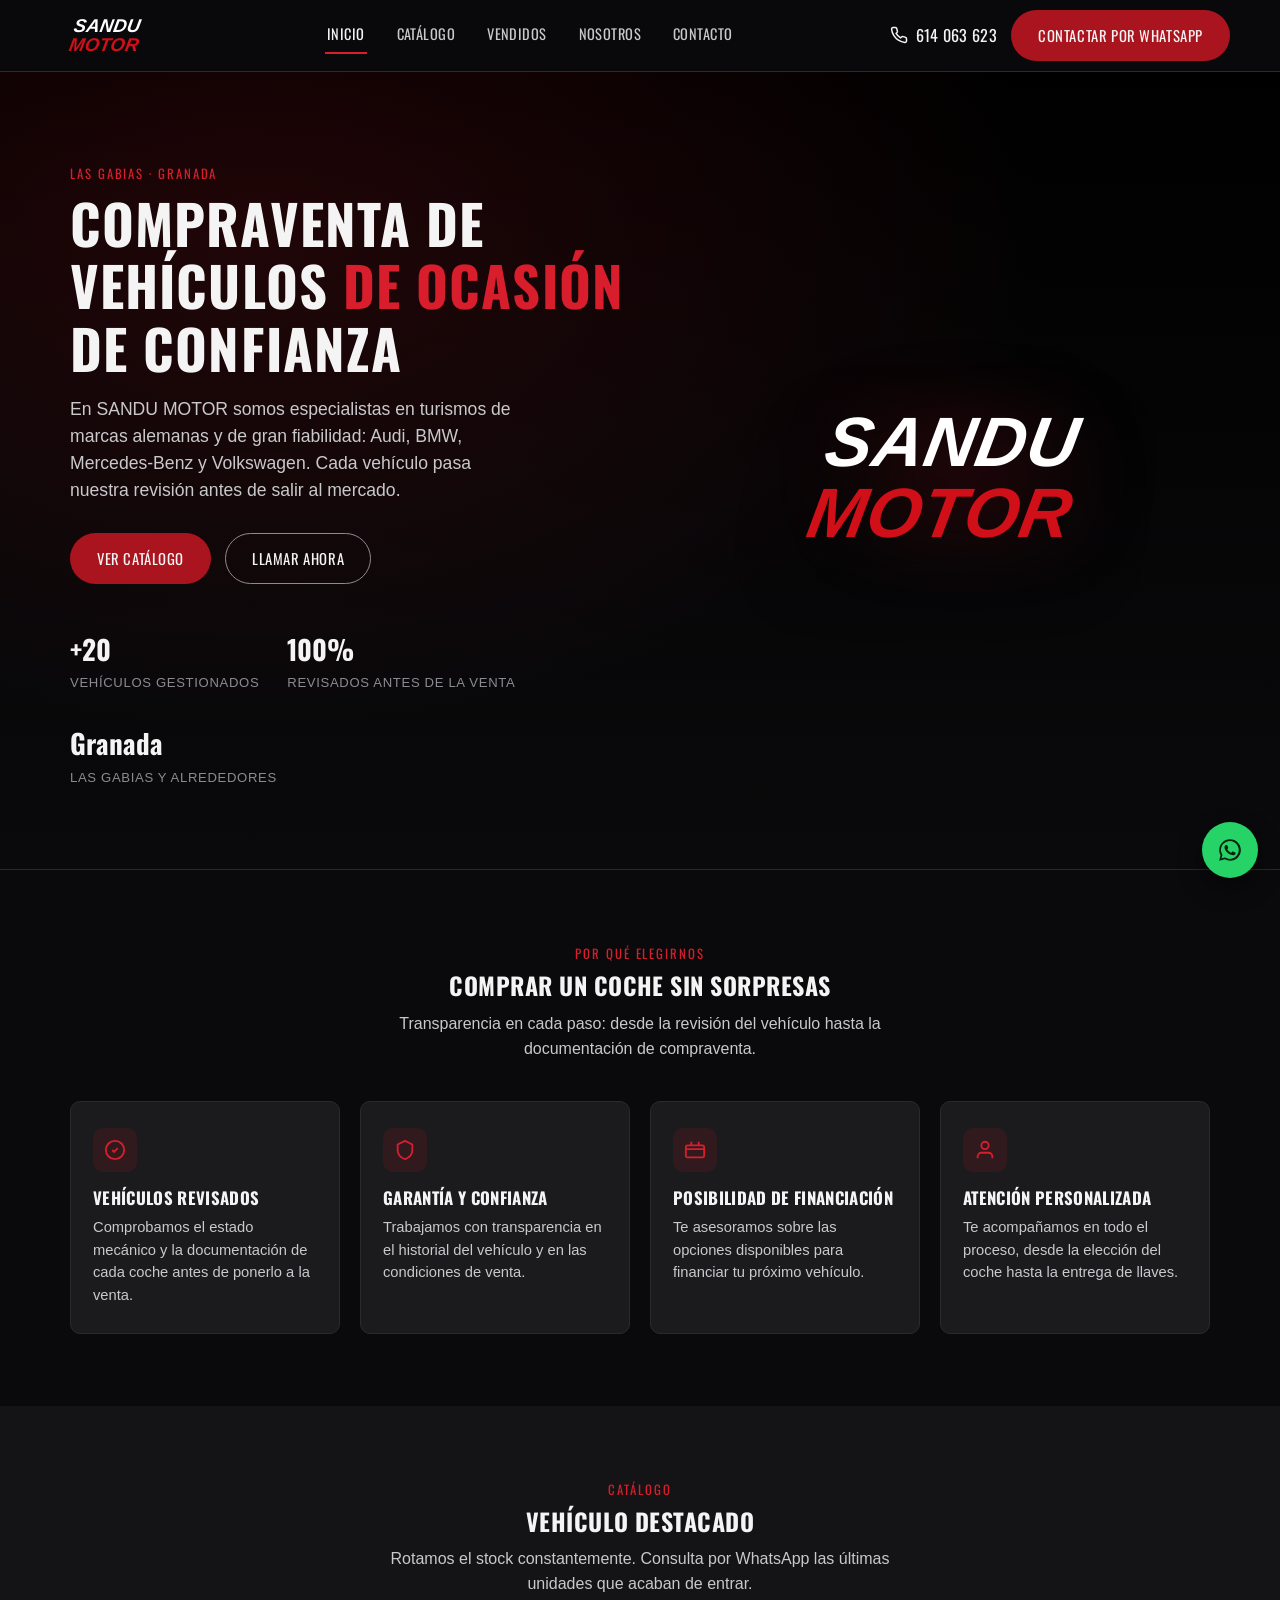
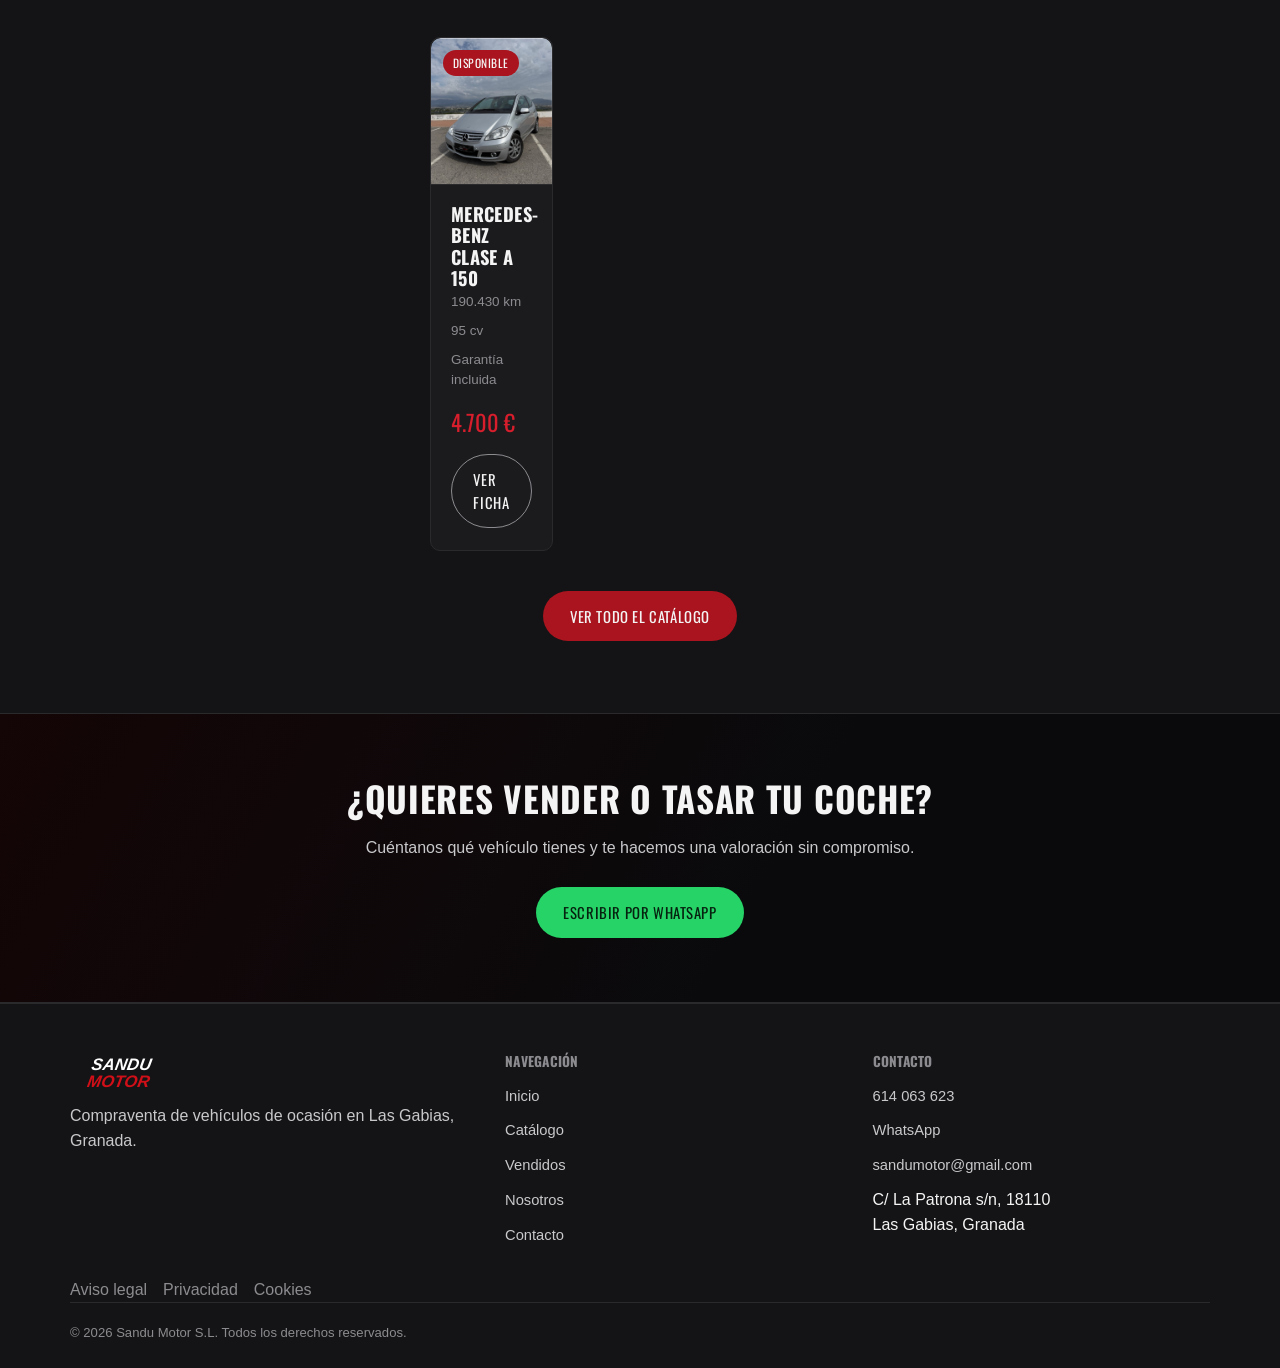
==== index.html @ 983f9853 "Forzar recarga de la hoja de estilos para evitar versiones mezcladas en caché" ====
<!doctype html>
<html lang="es">
<head>
<meta charset="UTF-8">
<meta name="viewport" content="width=device-width, initial-scale=1">
<title>SANDU MOTOR | Compraventa de vehículos en Granada</title>
<meta name="description" content="SANDU MOTOR, compraventa de vehículos de ocasión en Las Gabias (Granada). Especialistas en Audi, BMW, Mercedes y Volkswagen. Vehículos revisados y con garantía.">
<!-- Actualizar con el dominio definitivo cuando la web esté publicada -->
<link rel="canonical" href="https://www.sandumotor.es/">
<link rel="icon" type="image/png" sizes="32x32" href="img/favicon-32.png">
<link rel="icon" type="image/png" sizes="16x16" href="img/favicon-16.png">
<link rel="apple-touch-icon" href="img/apple-touch-icon.png">
<link rel="icon" href="img/favicon.png">
<link rel="manifest" href="site.webmanifest">
<meta name="theme-color" content="#0a0a0c">
<meta property="og:type" content="website">
<meta property="og:locale" content="es_ES">
<meta property="og:site_name" content="SANDU MOTOR">
<meta property="og:title" content="SANDU MOTOR | Compraventa de vehículos en Granada">
<meta property="og:description" content="Compraventa de vehículos de ocasión en Las Gabias (Granada). Especialistas en Audi, BMW, Mercedes y Volkswagen. Vehículos revisados y con garantía.">
<meta property="og:image" content="https://www.sandumotor.es/img/og-image.jpg">
<meta property="og:image:width" content="1200">
<meta property="og:image:height" content="630">
<meta property="og:url" content="https://www.sandumotor.es/">
<meta name="twitter:card" content="summary_large_image">
<meta name="twitter:title" content="SANDU MOTOR | Compraventa de vehículos en Granada">
<meta name="twitter:description" content="Compraventa de vehículos de ocasión en Las Gabias (Granada). Especialistas en Audi, BMW, Mercedes y Volkswagen.">
<meta name="twitter:image" content="https://www.sandumotor.es/img/og-image.jpg">
<link rel="stylesheet" href="css/styles.css?v=2">
<noscript><style>.section-head,.feature-card,.vehicle-card,.faq-item,.about-grid>div,.contact-grid>div,.vehicle-detail>div,.cta-band{opacity:1!important;transform:none!important;}</style></noscript>
<script type="application/ld+json">
{
  "@context": "https://schema.org",
  "@type": "AutomotiveBusiness",
  "name": "Sandu Motor",
  "image": "https://www.sandumotor.es/img/og-image.jpg",
  "telephone": "+34614063623",
  "priceRange": "€€",
  "address": {
    "@type": "PostalAddress",
    "streetAddress": "Calle La Patrona s/n",
    "addressLocality": "Las Gabias",
    "postalCode": "18110",
    "addressRegion": "Granada",
    "addressCountry": "ES"
  },
  "geo": {
    "@type": "GeoCoordinates",
    "latitude": 37.1295257,
    "longitude": -3.6723797
  },
  "url": "https://www.sandumotor.es/",
  "sameAs": ["https://wa.me/34614063623"]
}
</script>
</head>
<body>

<header class="site-header">
  <div class="container header-inner">
    <a href="index.html" class="brand">
      <img src="img/logo.svg" alt="SANDU MOTOR">
    </a>
    <nav class="main-nav">
      <a href="index.html" class="active">Inicio</a>
      <a href="catalogo.html">Catálogo</a>
      <a href="vendidos.html">Vendidos</a>
      <a href="nosotros.html">Nosotros</a>
      <a href="contacto.html">Contacto</a>
    </nav>
    <div class="header-actions">
      <a href="tel:+34614063623" class="header-phone">
        <svg width="18" height="18" viewBox="0 0 24 24" fill="none" stroke="currentColor" stroke-width="2"><path d="M22 16.92v3a2 2 0 0 1-2.18 2 19.79 19.79 0 0 1-8.63-3.07 19.5 19.5 0 0 1-6-6 19.79 19.79 0 0 1-3.07-8.67A2 2 0 0 1 4.11 2h3a2 2 0 0 1 2 1.72c.127.96.361 1.903.7 2.81a2 2 0 0 1-.45 2.11L8.09 9.91a16 16 0 0 0 6 6l1.27-1.27a2 2 0 0 1 2.11-.45c.907.339 1.85.573 2.81.7A2 2 0 0 1 22 16.92z"/></svg>
        <span class="header-phone-label">614 063 623</span>
      </a>
      <a href="https://wa.me/34614063623" target="_blank" rel="noopener" class="btn btn-primary">
        <span class="long">Contactar por WhatsApp</span><span>WhatsApp</span>
      </a>
      <button class="nav-toggle" aria-label="Abrir menú" aria-expanded="false">
        <svg width="20" height="20" viewBox="0 0 24 24" fill="none" stroke="currentColor" stroke-width="2"><line x1="3" y1="6" x2="21" y2="6"/><line x1="3" y1="12" x2="21" y2="12"/><line x1="3" y1="18" x2="21" y2="18"/></svg>
      </button>
    </div>
  </div>
</header>

<section class="hero">
  <div class="container hero-grid">
    <div>
      <span class="kicker">Las Gabias · Granada</span>
      <h1>Compraventa de vehículos <span>de ocasión</span> de confianza</h1>
      <p class="hero-lead">En SANDU MOTOR somos especialistas en turismos de marcas alemanas y de gran fiabilidad: Audi, BMW, Mercedes-Benz y Volkswagen. Cada vehículo pasa nuestra revisión antes de salir al mercado.</p>
      <div class="hero-cta">
        <a href="catalogo.html" class="btn btn-primary">Ver catálogo</a>
        <a href="tel:+34614063623" class="btn btn-outline">Llamar ahora</a>
      </div>
      <div class="hero-stats">
        <div class="hero-stat"><strong>+20</strong><span>Vehículos gestionados</span></div>
        <div class="hero-stat"><strong>100%</strong><span>Revisados antes de la venta</span></div>
        <div class="hero-stat"><strong>Granada</strong><span>Las Gabias y alrededores</span></div>
      </div>
    </div>
    <div class="hero-visual">
      <img src="img/logo.svg" alt="SANDU MOTOR">
    </div>
  </div>
</section>

<section class="section">
  <div class="container">
    <div class="section-head">
      <span class="kicker">Por qué elegirnos</span>
      <h2>Comprar un coche sin sorpresas</h2>
      <p>Transparencia en cada paso: desde la revisión del vehículo hasta la documentación de compraventa.</p>
    </div>
    <div class="features-grid">
      <div class="feature-card">
        <div class="icon">
          <svg width="22" height="22" viewBox="0 0 24 24" fill="none" stroke="currentColor" stroke-width="2"><path d="M9 12l2 2 4-4"/><circle cx="12" cy="12" r="10"/></svg>
        </div>
        <h3>Vehículos revisados</h3>
        <p>Comprobamos el estado mecánico y la documentación de cada coche antes de ponerlo a la venta.</p>
      </div>
      <div class="feature-card">
        <div class="icon">
          <svg width="22" height="22" viewBox="0 0 24 24" fill="none" stroke="currentColor" stroke-width="2"><path d="M12 2l8 4v6c0 5-3.5 8.5-8 10-4.5-1.5-8-5-8-10V6l8-4z"/></svg>
        </div>
        <h3>Garantía y confianza</h3>
        <p>Trabajamos con transparencia en el historial del vehículo y en las condiciones de venta.</p>
      </div>
      <div class="feature-card">
        <div class="icon">
          <svg width="22" height="22" viewBox="0 0 24 24" fill="none" stroke="currentColor" stroke-width="2"><rect x="2" y="7" width="20" height="13" rx="2"/><path d="M16 3v4M8 3v4M2 11h20"/></svg>
        </div>
        <h3>Posibilidad de financiación</h3>
        <p>Te asesoramos sobre las opciones disponibles para financiar tu próximo vehículo.</p>
      </div>
      <div class="feature-card">
        <div class="icon">
          <svg width="22" height="22" viewBox="0 0 24 24" fill="none" stroke="currentColor" stroke-width="2"><path d="M20 21v-2a4 4 0 0 0-4-4H8a4 4 0 0 0-4 4v2"/><circle cx="12" cy="7" r="4"/></svg>
        </div>
        <h3>Atención personalizada</h3>
        <p>Te acompañamos en todo el proceso, desde la elección del coche hasta la entrega de llaves.</p>
      </div>
    </div>
  </div>
</section>

<section class="section section-alt">
  <div class="container">
    <div class="section-head">
      <span class="kicker">Catálogo</span>
      <h2>Vehículo destacado</h2>
      <p>Rotamos el stock constantemente. Consulta por WhatsApp las últimas unidades que acaban de entrar.</p>
    </div>
    <div class="vehicles-grid" style="max-width:420px; margin:0 auto;">

      <article class="vehicle-card">
        <div class="vehicle-photo">
          <span class="vehicle-tag">Disponible</span>
          <img src="img/vehiculos/mercedes-clase-a150/foto-01.jpg" alt="Mercedes-Benz Clase A 150">
        </div>
        <div class="vehicle-body">
          <h3>Mercedes-Benz Clase A 150</h3>
          <div class="vehicle-meta">
            <span>190.430 km</span><span>95 cv</span><span>Garantía incluida</span>
          </div>
          <div class="vehicle-price">4.700 €</div>
          <a href="vehiculos/mercedes-clase-a150.html" class="btn btn-outline btn-block">Ver ficha</a>
        </div>
      </article>

    </div>
    <div style="text-align:center; margin-top:40px;">
      <a href="catalogo.html" class="btn btn-primary">Ver todo el catálogo</a>
    </div>
  </div>
</section>

<section class="cta-band">
  <div class="container">
    <h2>¿Quieres vender o tasar tu coche?</h2>
    <p>Cuéntanos qué vehículo tienes y te hacemos una valoración sin compromiso.</p>
    <a href="https://wa.me/34614063623?text=Hola%2C%20quiero%20informaci%C3%B3n%20sobre%20vender%2Ftasar%20mi%20coche" target="_blank" rel="noopener" class="btn btn-whatsapp">Escribir por WhatsApp</a>
  </div>
</section>

<footer class="site-footer">
  <div class="container">
    <div class="footer-grid">
      <div>
        <img src="img/logo.svg" alt="SANDU MOTOR">
        <p>Compraventa de vehículos de ocasión en Las Gabias, Granada.</p>
      </div>
      <div class="footer-col">
        <h4>Navegación</h4>
        <ul>
          <li><a href="index.html">Inicio</a></li>
          <li><a href="catalogo.html">Catálogo</a></li>
          <li><a href="vendidos.html">Vendidos</a></li>
          <li><a href="nosotros.html">Nosotros</a></li>
          <li><a href="contacto.html">Contacto</a></li>
        </ul>
      </div>
      <div class="footer-col">
        <h4>Contacto</h4>
        <ul>
          <li><a href="tel:+34614063623">614 063 623</a></li>
          <li><a href="https://wa.me/34614063623" target="_blank" rel="noopener">WhatsApp</a></li>
          <li><a href="mailto:sandumotor@gmail.com">sandumotor@gmail.com</a></li>
          <li>C/ La Patrona s/n, 18110<br>Las Gabias, Granada</li>
        </ul>
      </div>
    </div>
    <div class="footer-legal-links">
      <a href="aviso-legal.html">Aviso legal</a>
      <a href="privacidad.html">Privacidad</a>
      <a href="cookies.html">Cookies</a>
    </div>
    <div class="footer-bottom">
      <span>© <span id="year"></span> Sandu Motor S.L. Todos los derechos reservados.</span>
    </div>
  </div>
</footer>

<a href="https://wa.me/34614063623" target="_blank" rel="noopener" class="wa-float" aria-label="WhatsApp">
  <svg width="26" height="26" viewBox="0 0 24 24" fill="currentColor"><path d="M12.04 2c-5.52 0-10 4.48-10 10 0 1.77.46 3.45 1.26 4.9L2 22l5.25-1.38A9.95 9.95 0 0 0 12.04 22c5.52 0 10-4.48 10-10s-4.48-10-10-10zm0 18.2c-1.6 0-3.1-.43-4.4-1.2l-.32-.19-3.12.82.83-3.04-.2-.33a8.2 8.2 0 1 1 7.21 3.94zm4.52-6.12c-.25-.12-1.47-.72-1.7-.8-.23-.08-.4-.12-.56.12-.17.25-.65.8-.8.96-.15.17-.3.19-.55.06-.25-.12-1.05-.39-2-1.23-.74-.66-1.24-1.47-1.38-1.72-.15-.25-.02-.38.11-.5.11-.11.25-.3.37-.44.12-.15.16-.25.25-.42.08-.17.04-.31-.02-.44-.06-.12-.56-1.35-.77-1.85-.2-.48-.41-.42-.56-.43h-.48c-.17 0-.44.06-.67.31-.23.25-.87.85-.87 2.08s.9 2.41 1.02 2.58c.12.17 1.78 2.72 4.3 3.81.6.26 1.07.41 1.44.53.6.19 1.15.16 1.58.1.48-.07 1.47-.6 1.68-1.18.21-.58.21-1.07.15-1.18-.06-.1-.23-.17-.48-.29z"/></svg>
</a>

<script>document.getElementById("year").textContent = new Date().getFullYear();</script>
<script src="js/main.js?v=3"></script>
</body>
</html>
---- css/styles.css ----
/* ===================================================
   SANDU MOTOR — Hoja de estilos
   Paleta tomada del logo: negro, plata/blanco, rojo
=================================================== */

@font-face {
  font-family: "Oswald";
  src: url("../fonts/Oswald-Variable.woff2") format("woff2-variations");
  font-weight: 200 700;
  font-style: normal;
  font-display: swap;
}

:root {
  --black: #0a0a0c;
  --black-soft: #141416;
  --black-card: #1b1b1e;
  --silver: #c9c9cc;
  --silver-dim: #8c8c90;
  --white: #f5f4f4;
  --red: #a9141e;
  --red-bright: #d81e2c;
  --border: #2a2a2d;

  --radius: 10px;
  --max-width: 1180px;
  --font-head: "Oswald", "Arial Narrow", Arial, sans-serif;
  --font-body: -apple-system, BlinkMacSystemFont, "Segoe UI", Roboto, Helvetica, Arial, sans-serif;
}

* { box-sizing: border-box; }

html { scroll-behavior: smooth; }

body {
  margin: 0;
  background: var(--black);
  color: var(--white);
  font-family: var(--font-body);
  line-height: 1.55;
  -webkit-font-smoothing: antialiased;
}

img { max-width: 100%; display: block; }

a { color: inherit; text-decoration: none; }

h1, h2, h3, h4 {
  font-family: var(--font-head);
  text-transform: uppercase;
  letter-spacing: 0.02em;
  line-height: 1.15;
  margin: 0 0 0.5em;
}

p { margin: 0 0 1em; color: var(--silver); }

.container {
  max-width: var(--max-width);
  margin: 0 auto;
  padding: 0 20px;
}

.section { padding: 72px 0; }
.section-alt { background: var(--black-soft); }

.section-head { text-align: center; margin-bottom: 40px; }
.section-head p { max-width: 560px; margin: 0 auto; }
.kicker {
  display: inline-block;
  color: var(--red-bright);
  font-family: var(--font-head);
  text-transform: uppercase;
  letter-spacing: 0.15em;
  font-size: 0.8rem;
  margin-bottom: 8px;
}

/* ---------- Buttons ---------- */
.btn {
  display: inline-flex;
  align-items: center;
  gap: 8px;
  padding: 13px 26px;
  border-radius: 999px;
  font-family: var(--font-head);
  text-transform: uppercase;
  letter-spacing: 0.04em;
  font-size: 0.92rem;
  border: 1px solid transparent;
  cursor: pointer;
  transition: transform 0.15s ease, background 0.15s ease, border-color 0.15s ease;
}
.btn:hover { transform: translateY(-2px); }

.btn-primary { background: var(--red); color: var(--white); }
.btn-primary:hover { background: var(--red-bright); }

.btn-outline { border-color: var(--silver-dim); color: var(--white); }
.btn-outline:hover { border-color: var(--white); }

.btn-whatsapp { background: #25d366; color: #06210f; }
.btn-whatsapp:hover { background: #2fe878; }

.btn-block { width: 100%; justify-content: center; }

/* ---------- Header ---------- */
.site-header {
  position: sticky;
  top: 0;
  z-index: 50;
  background: rgba(10, 10, 12, 0.92);
  backdrop-filter: blur(6px);
  border-bottom: 1px solid var(--border);
}

.header-inner {
  display: flex;
  align-items: center;
  justify-content: space-between;
  gap: 16px;
  padding: 10px 0;
}

.brand { display: flex; align-items: center; gap: 10px; }
.brand img,
.brand svg { height: 40px; width: auto; }

.main-nav {
  display: flex;
  align-items: center;
  gap: 28px;
}

.main-nav a {
  font-family: var(--font-head);
  text-transform: uppercase;
  font-size: 0.9rem;
  letter-spacing: 0.03em;
  color: var(--silver);
  padding: 6px 2px;
  border-bottom: 2px solid transparent;
}
.main-nav a:hover,
.main-nav a.active {
  color: var(--white);
  border-color: var(--red-bright);
}

.header-actions {
  display: flex;
  align-items: center;
  gap: 14px;
}
.header-actions .btn span:not(.long) { display: none; }

.header-phone {
  display: flex;
  align-items: center;
  gap: 8px;
  font-family: var(--font-head);
  letter-spacing: 0.02em;
}
.header-phone svg { flex: none; }

.nav-toggle {
  display: none;
  background: none;
  border: 1px solid var(--border);
  border-radius: 8px;
  width: 42px;
  height: 42px;
  align-items: center;
  justify-content: center;
  color: var(--white);
  cursor: pointer;
}

/* ---------- Hero ---------- */
.hero {
  position: relative;
  padding: 90px 0 80px;
  background:
    radial-gradient(ellipse at 20% 20%, rgba(169, 20, 30, 0.18), transparent 55%),
    linear-gradient(180deg, #000 0%, #0a0a0c 100%);
  border-bottom: 1px solid var(--border);
  overflow: hidden;
}

.hero-grid {
  display: grid;
  grid-template-columns: 1.1fr 0.9fr;
  gap: 40px;
  align-items: center;
}

.hero h1 {
  font-size: clamp(2.2rem, 4.5vw, 3.4rem);
  margin-bottom: 0.3em;
}
.hero h1 span { color: var(--red-bright); }

.hero-lead { font-size: 1.1rem; max-width: 46ch; }

.hero-cta { display: flex; gap: 14px; flex-wrap: wrap; margin-top: 28px; }

.hero-stats {
  display: flex;
  gap: 28px;
  margin-top: 44px;
  flex-wrap: wrap;
}
.hero-stat strong {
  display: block;
  font-family: var(--font-head);
  font-size: 1.7rem;
  color: var(--white);
}
.hero-stat span {
  font-size: 0.82rem;
  color: var(--silver-dim);
  text-transform: uppercase;
  letter-spacing: 0.05em;
}

.hero-visual {
  display: flex;
  align-items: center;
  justify-content: center;
  padding: 20px;
  position: relative;
}
.hero-visual::before {
  content: "";
  position: absolute;
  inset: 10%;
  background: radial-gradient(circle, rgba(169,20,30,0.22), transparent 70%);
  filter: blur(30px);
  z-index: 0;
}
.hero-visual img,
.hero-visual svg {
  position: relative;
  z-index: 1;
  max-width: 100%;
  filter: drop-shadow(0 25px 35px rgba(0,0,0,0.55));
}

/* ---------- Feature / value cards ---------- */
.features-grid {
  display: grid;
  grid-template-columns: repeat(4, 1fr);
  gap: 20px;
}

.feature-card {
  background: var(--black-card);
  border: 1px solid var(--border);
  border-radius: var(--radius);
  padding: 26px 22px;
}
.feature-card .icon {
  width: 44px; height: 44px;
  border-radius: 10px;
  background: rgba(169, 20, 30, 0.15);
  color: var(--red-bright);
  display: flex; align-items: center; justify-content: center;
  margin-bottom: 16px;
}
.feature-card h3 { font-size: 1.05rem; margin-bottom: 8px; }
.feature-card p { font-size: 0.92rem; margin-bottom: 0; }

/* ---------- Vehicle cards / catalog ---------- */
.catalog-toolbar {
  display: flex;
  flex-wrap: wrap;
  gap: 10px;
  justify-content: center;
  margin-bottom: 36px;
}
.filter-btn {
  background: var(--black-card);
  border: 1px solid var(--border);
  color: var(--silver);
  padding: 9px 18px;
  border-radius: 999px;
  font-family: var(--font-head);
  text-transform: uppercase;
  font-size: 0.82rem;
  letter-spacing: 0.04em;
  cursor: pointer;
}
.filter-btn:hover { color: var(--white); border-color: var(--silver-dim); }
.filter-btn.active { background: var(--red); border-color: var(--red); color: var(--white); }

.vehicles-grid {
  display: grid;
  grid-template-columns: repeat(3, 1fr);
  gap: 26px;
}

.vehicle-card {
  background: var(--black-card);
  border: 1px solid var(--border);
  border-radius: var(--radius);
  overflow: hidden;
  display: flex;
  flex-direction: column;
  transition: border-color 0.15s ease, transform 0.15s ease;
}
.vehicle-card:hover { border-color: var(--silver-dim); transform: translateY(-3px); }

.vehicle-photo {
  aspect-ratio: 4 / 3;
  background:
    repeating-linear-gradient(135deg, #1c1c1f 0 14px, #19191b 14px 28px);
  display: flex;
  align-items: center;
  justify-content: center;
  position: relative;
  border-bottom: 1px solid var(--border);
}
.vehicle-photo .ph-label {
  font-family: var(--font-head);
  text-transform: uppercase;
  letter-spacing: 0.08em;
  font-size: 0.78rem;
  color: var(--silver-dim);
  background: rgba(0,0,0,0.55);
  padding: 6px 12px;
  border-radius: 999px;
  border: 1px solid var(--border);
}
.vehicle-photo svg { width: 46%; opacity: 0.35; }

.vehicle-tag {
  position: absolute;
  top: 12px; left: 12px;
  background: var(--red);
  color: var(--white);
  font-family: var(--font-head);
  text-transform: uppercase;
  font-size: 0.72rem;
  letter-spacing: 0.04em;
  padding: 4px 10px;
  border-radius: 999px;
}

.vehicle-card.placeholder {
  border-style: dashed;
  align-items: center;
  justify-content: center;
  text-align: center;
  padding: 40px 28px;
  color: var(--silver-dim);
  min-height: 100%;
}
.vehicle-card.placeholder .icon {
  width: 52px; height: 52px;
  border-radius: 50%;
  background: rgba(169, 20, 30, 0.12);
  color: var(--red-bright);
  display: flex; align-items: center; justify-content: center;
  margin: 0 auto 18px;
}
.vehicle-card.placeholder h3 { font-size: 1.1rem; margin-bottom: 8px; }
.vehicle-card.placeholder p { font-size: 0.92rem; margin-bottom: 20px; }

.vehicle-tag.sold {
  background: var(--silver-dim);
  color: var(--black);
}
.vehicle-card.sold .vehicle-price {
  color: var(--silver-dim);
  font-size: 1rem;
  text-transform: uppercase;
  letter-spacing: 0.04em;
}

.vehicle-body { padding: 18px 20px 22px; flex: 1; display: flex; flex-direction: column; }
.vehicle-body h3 { font-size: 1.15rem; margin-bottom: 4px; }
.vehicle-meta {
  display: flex;
  flex-wrap: wrap;
  gap: 8px 14px;
  font-size: 0.84rem;
  color: var(--silver-dim);
  margin-bottom: 14px;
}
.vehicle-meta span { display: flex; align-items: center; gap: 5px; }

.vehicle-price {
  font-family: var(--font-head);
  font-size: 1.4rem;
  color: var(--red-bright);
  margin-bottom: 14px;
}

.vehicle-body .btn { margin-top: auto; }

/* ---------- Vehicle detail page ---------- */
.breadcrumb {
  font-size: 0.85rem;
  color: var(--silver-dim);
  margin-bottom: 24px;
}
.breadcrumb a:hover { color: var(--white); }

.vehicle-detail {
  display: grid;
  grid-template-columns: 1.1fr 0.9fr;
  gap: 44px;
  align-items: start;
}

.gallery-main {
  aspect-ratio: 4/3;
  background: repeating-linear-gradient(135deg, #1c1c1f 0 16px, #19191b 16px 32px);
  border: 1px solid var(--border);
  border-radius: var(--radius);
  display: flex; align-items: center; justify-content: center;
  margin-bottom: 14px;
  overflow: hidden;
}
.gallery-main svg { width: 34%; opacity: 0.35; }
.gallery-main img { width: 100%; height: 100%; object-fit: cover; }
.gallery-thumbs { display: grid; grid-template-columns: repeat(4, 1fr); gap: 10px; }
.gallery-thumbs div {
  aspect-ratio: 4/3;
  background: repeating-linear-gradient(135deg, #1c1c1f 0 10px, #19191b 10px 20px);
  border: 1px solid var(--border);
  border-radius: 6px;
}
.gallery-thumbs img {
  width: 100%;
  aspect-ratio: 4/3;
  object-fit: cover;
  border-radius: 6px;
  border: 1px solid var(--border);
  cursor: pointer;
  display: block;
  transition: border-color 0.15s ease, opacity 0.15s ease;
}
.gallery-thumbs img:hover { border-color: var(--silver-dim); }
.gallery-thumbs img.active { border-color: var(--red-bright); }
.vehicle-photo img {
  width: 100%;
  height: 100%;
  object-fit: cover;
  border-radius: var(--radius) var(--radius) 0 0;
}

.detail-price {
  font-family: var(--font-head);
  font-size: 2.1rem;
  color: var(--red-bright);
  margin-bottom: 4px;
}
.detail-sub { color: var(--silver-dim); margin-bottom: 22px; font-size: 0.92rem; }

.detail-sold-badge {
  display: inline-block;
  background: var(--silver-dim);
  color: var(--black);
  font-family: var(--font-head);
  text-transform: uppercase;
  font-size: 0.85rem;
  letter-spacing: 0.04em;
  padding: 6px 16px;
  border-radius: 999px;
  margin-bottom: 14px;
}

.spec-table {
  width: 100%;
  border-collapse: collapse;
  margin-bottom: 26px;
  font-size: 0.95rem;
}
.spec-table tr { border-bottom: 1px solid var(--border); }
.spec-table td { padding: 11px 4px; }
.spec-table td:first-child { color: var(--silver-dim); width: 45%; }
.spec-table td:last-child { color: var(--white); font-weight: 600; }

.detail-actions { display: flex; flex-direction: column; gap: 12px; }

.sample-note {
  margin-top: 20px;
  font-size: 0.82rem;
  color: var(--silver-dim);
  border: 1px dashed var(--border);
  border-radius: 8px;
  padding: 12px 14px;
}

/* ---------- About page ---------- */
.about-grid {
  display: grid;
  grid-template-columns: 1fr 1fr;
  gap: 44px;
  align-items: center;
}
.about-visual {
  display: flex;
  align-items: center;
  justify-content: center;
  padding: 20px;
  position: relative;
}
.about-visual::before {
  content: "";
  position: absolute;
  inset: 10%;
  background: radial-gradient(circle, rgba(169,20,30,0.18), transparent 70%);
  filter: blur(30px);
  z-index: 0;
}
.about-visual img,
.about-visual svg {
  position: relative;
  z-index: 1;
  max-width: 100%;
  filter: drop-shadow(0 25px 35px rgba(0,0,0,0.5));
}

.values-grid {
  display: grid;
  grid-template-columns: repeat(3, 1fr);
  gap: 20px;
  margin-top: 20px;
}

/* ---------- FAQ ---------- */
.faq-list {
  max-width: 760px;
  margin: 0 auto;
  display: flex;
  flex-direction: column;
  gap: 14px;
}
.faq-item {
  background: var(--black-card);
  border: 1px solid var(--border);
  border-radius: var(--radius);
  padding: 20px 24px;
}
.faq-item h3 {
  font-size: 1.02rem;
  color: var(--white);
  margin-bottom: 8px;
  display: flex;
  gap: 10px;
}
.faq-item h3 span { color: var(--red-bright); }
.faq-item p { margin-bottom: 0; font-size: 0.95rem; }

/* ---------- Contact ---------- */
.contact-grid {
  display: grid;
  grid-template-columns: 0.9fr 1.1fr;
  gap: 44px;
  align-items: start;
}
.contact-list { list-style: none; padding: 0; margin: 0 0 24px; display: flex; flex-direction: column; gap: 18px; }
.contact-list li {
  display: flex;
  align-items: flex-start;
  gap: 14px;
  background: var(--black-card);
  border: 1px solid var(--border);
  border-radius: var(--radius);
  padding: 16px 18px;
}
.contact-list .icon {
  width: 38px; height: 38px; flex: none;
  border-radius: 9px;
  background: rgba(169, 20, 30, 0.15);
  color: var(--red-bright);
  display: flex; align-items: center; justify-content: center;
}
.contact-list strong { display: block; font-family: var(--font-head); text-transform: uppercase; font-size: 0.85rem; letter-spacing: 0.03em; }
.contact-list p { margin: 2px 0 0; font-size: 0.95rem; }

.map-wrap {
  border: 1px solid var(--border);
  border-radius: var(--radius);
  overflow: hidden;
  height: 100%;
  min-height: 360px;
}
.map-wrap iframe { width: 100%; height: 100%; min-height: 360px; border: 0; }
.map-consent {
  height: 100%;
  min-height: 360px;
  display: flex;
  flex-direction: column;
  align-items: center;
  justify-content: center;
  text-align: center;
  gap: 14px;
  padding: 30px;
  background: var(--black-card);
}
.map-consent p { max-width: 360px; font-size: 0.9rem; color: var(--silver-dim); margin: 0; }

/* ---------- CTA band ---------- */
.cta-band {
  background: linear-gradient(120deg, #140506, #0a0a0c 60%);
  border-top: 1px solid var(--border);
  border-bottom: 1px solid var(--border);
  text-align: center;
  padding: 64px 0;
}
.cta-band h2 { font-size: clamp(1.6rem, 3vw, 2.2rem); }
.cta-band .btn { margin-top: 10px; }

/* ---------- Footer ---------- */
.site-footer {
  background: var(--black-soft);
  border-top: 1px solid var(--border);
  padding: 50px 0 24px;
}
.footer-grid {
  display: grid;
  grid-template-columns: 1.2fr 1fr 1fr;
  gap: 30px;
  margin-bottom: 30px;
}
.footer-grid img,
.footer-grid svg { height: 36px; margin-bottom: 14px; }
.footer-col h4 {
  font-size: 0.85rem;
  color: var(--silver-dim);
  margin-bottom: 14px;
}
.footer-col ul { list-style: none; padding: 0; margin: 0; display: flex; flex-direction: column; gap: 10px; }
.footer-col a { color: var(--silver); font-size: 0.92rem; }
.footer-col a:hover { color: var(--white); }
.footer-bottom {
  border-top: 1px solid var(--border);
  padding-top: 20px;
  font-size: 0.82rem;
  color: var(--silver-dim);
  display: flex;
  justify-content: space-between;
  flex-wrap: wrap;
  gap: 10px;
}
.footer-legal-links { display: flex; gap: 16px; flex-wrap: wrap; }
.footer-legal-links a { color: var(--silver-dim); }
.footer-legal-links a:hover { color: var(--white); }

/* ---------- WhatsApp floating button ---------- */
.wa-float {
  position: fixed;
  bottom: 22px;
  right: 22px;
  z-index: 60;
  background: #25d366;
  color: #06210f;
  width: 56px; height: 56px;
  border-radius: 50%;
  display: flex; align-items: center; justify-content: center;
  box-shadow: 0 10px 24px rgba(0,0,0,0.45);
}
.wa-float:hover { background: #2fe878; }

/* ---------- Responsive ---------- */
@media (max-width: 960px) {
  .hero-grid { grid-template-columns: 1fr; }
  .hero-visual { order: -1; }
  .features-grid { grid-template-columns: repeat(2, 1fr); }
  .vehicles-grid { grid-template-columns: repeat(2, 1fr); }
  .vehicle-detail { grid-template-columns: 1fr; }
  .about-grid { grid-template-columns: 1fr; }
  .values-grid { grid-template-columns: 1fr; }
  .contact-grid { grid-template-columns: 1fr; }
  .footer-grid { grid-template-columns: 1fr 1fr; }
}

@media (max-width: 880px) {
  .main-nav, .header-phone-label { display: none; }
  .nav-toggle { display: flex; }
  .header-actions .btn span.long { display: none; }
  .header-actions .btn span:not(.long) { display: inline; }
  .brand svg { height: 32px; }
  .brand { gap: 7px; }

  .main-nav.open {
    display: flex;
    position: absolute;
    top: 100%;
    left: 0; right: 0;
    background: var(--black-soft);
    border-bottom: 1px solid var(--border);
    flex-direction: column;
    padding: 16px 20px 22px;
    gap: 4px;
  }
  .main-nav.open a { padding: 10px 0; border-bottom: 1px solid var(--border); width: 100%; }
}

@media (max-width: 720px) {
  .features-grid { grid-template-columns: 1fr; }
  .vehicles-grid { grid-template-columns: 1fr; }
  .footer-grid { grid-template-columns: 1fr; }
  .section { padding: 54px 0; }
  .hero { padding: 54px 0 60px; }
}

@media (max-width: 400px) {
  .brand svg { height: 26px; }
  .brand { gap: 5px; }
  .header-actions { gap: 8px; }
}

/* ---------- Scroll reveal animations ---------- */
.section-head,
.feature-card,
.vehicle-card,
.faq-item,
.about-grid > div,
.contact-grid > div,
.vehicle-detail > div,
.cta-band {
  opacity: 0;
  transform: translateY(28px);
  transition: opacity 0.7s cubic-bezier(.25,.7,.3,1), transform 0.7s cubic-bezier(.25,.7,.3,1);
}
.section-head.is-visible,
.feature-card.is-visible,
.vehicle-card.is-visible,
.faq-item.is-visible,
.about-grid > div.is-visible,
.contact-grid > div.is-visible,
.vehicle-detail > div.is-visible,
.cta-band.is-visible {
  opacity: 1;
  transform: translateY(0);
}

.features-grid .feature-card:nth-child(2),
.values-grid .feature-card:nth-child(2) { transition-delay: .08s; }
.features-grid .feature-card:nth-child(3),
.values-grid .feature-card:nth-child(3) { transition-delay: .16s; }
.vehicles-grid .vehicle-card:nth-child(2) { transition-delay: .08s; }
.vehicles-grid .vehicle-card:nth-child(3) { transition-delay: .16s; }
.vehicles-grid .vehicle-card:nth-child(4) { transition-delay: .24s; }
.faq-list .faq-item:nth-child(2) { transition-delay: .08s; }
.faq-list .faq-item:nth-child(3) { transition-delay: .16s; }
.faq-list .faq-item:nth-child(4) { transition-delay: .24s; }
.about-grid > div:nth-child(2),
.contact-grid > div:nth-child(2),
.vehicle-detail > div:nth-child(2) { transition-delay: .12s; }

@media (prefers-reduced-motion: reduce) {
  .section-head, .feature-card, .vehicle-card, .faq-item,
  .about-grid > div, .contact-grid > div, .vehicle-detail > div, .cta-band {
    opacity: 1; transform: none; transition: none;
  }
}

/* ---------- Legal pages ---------- */
.legal-page { max-width: 760px; }
.legal-page h1 { margin-top: 6px; margin-bottom: 4px; }
.legal-updated { color: var(--silver-dim); font-size: 0.85rem; margin-bottom: 30px; }
.legal-page h2 { font-size: 1.15rem; margin-top: 34px; margin-bottom: 10px; }
.legal-page p { margin-bottom: 14px; }
.legal-page ul { margin: 0 0 14px; padding-left: 20px; }
.legal-page li { margin-bottom: 8px; }
.legal-page a { color: var(--red-bright); }
.legal-pending {
  background: rgba(169,20,30,0.18);
  color: var(--red-bright);
  padding: 1px 8px;
  border-radius: 4px;
  font-size: 0.85em;
  font-style: italic;
}
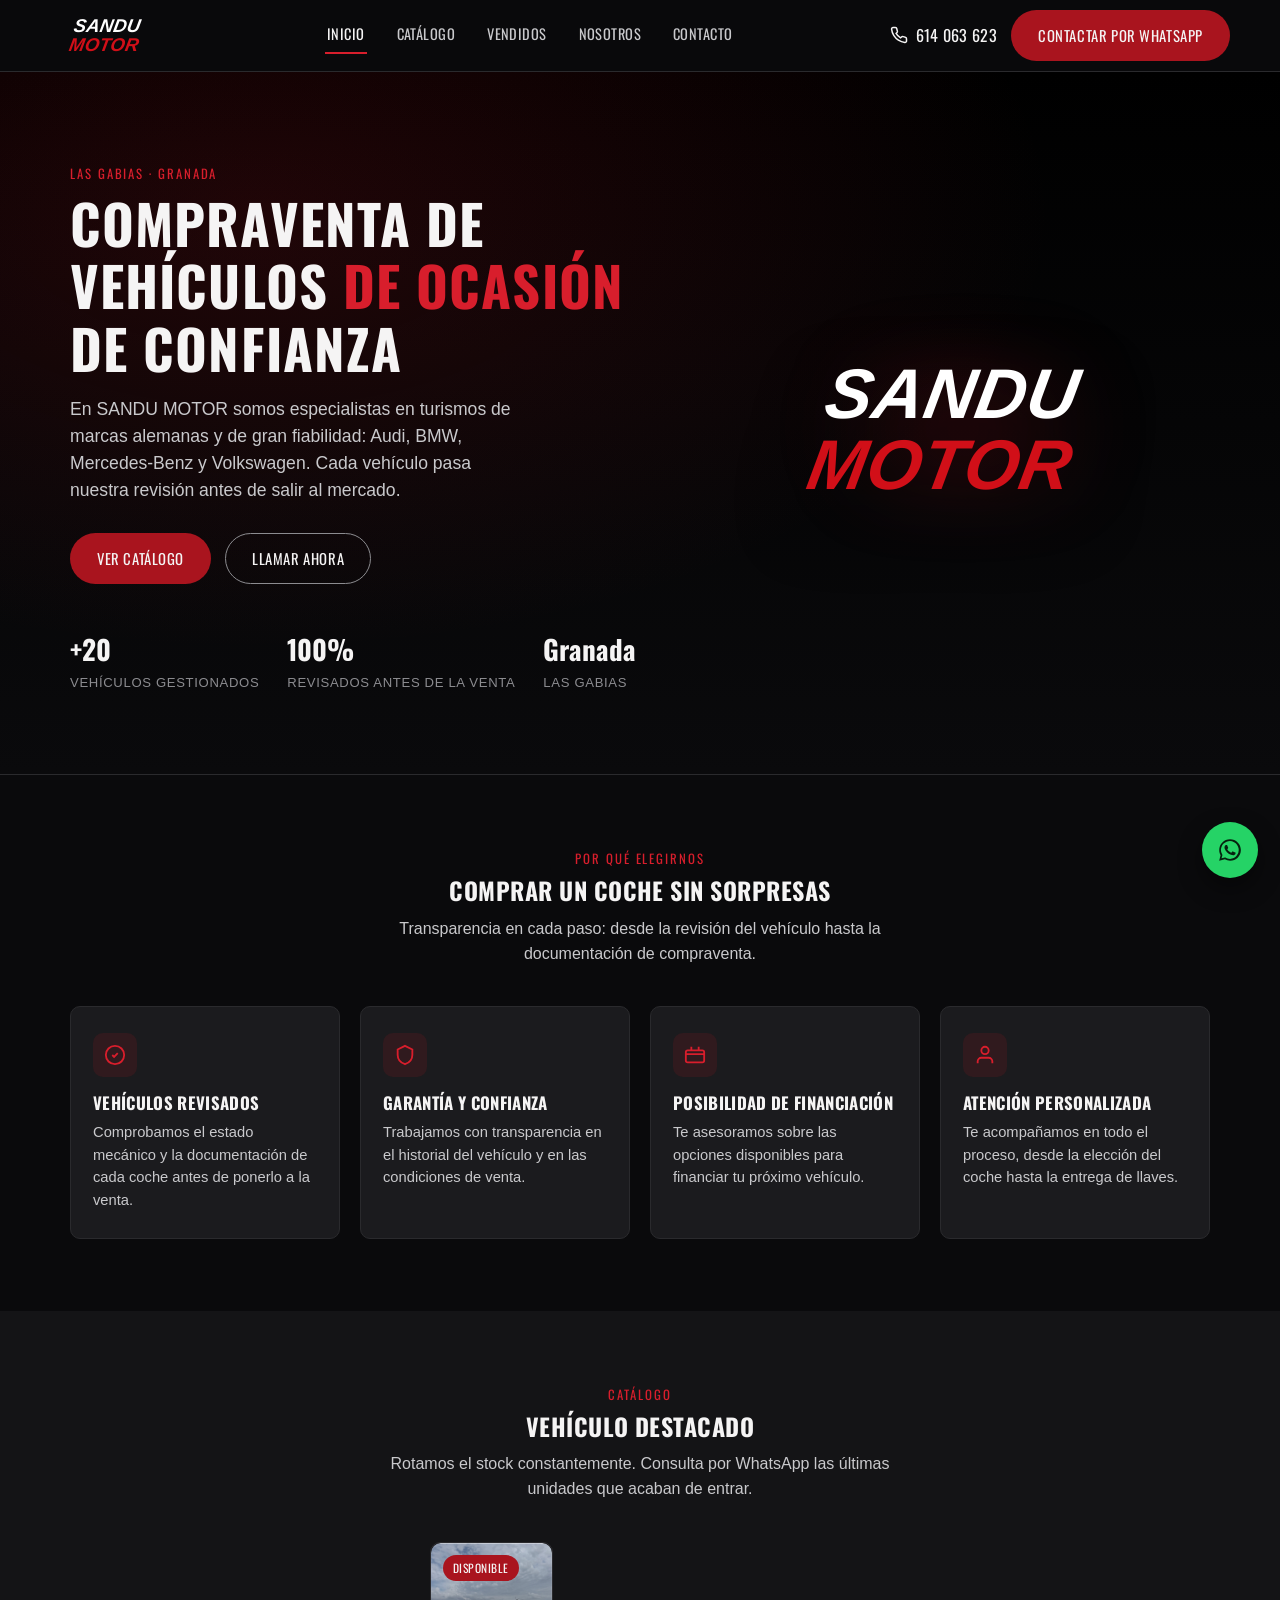
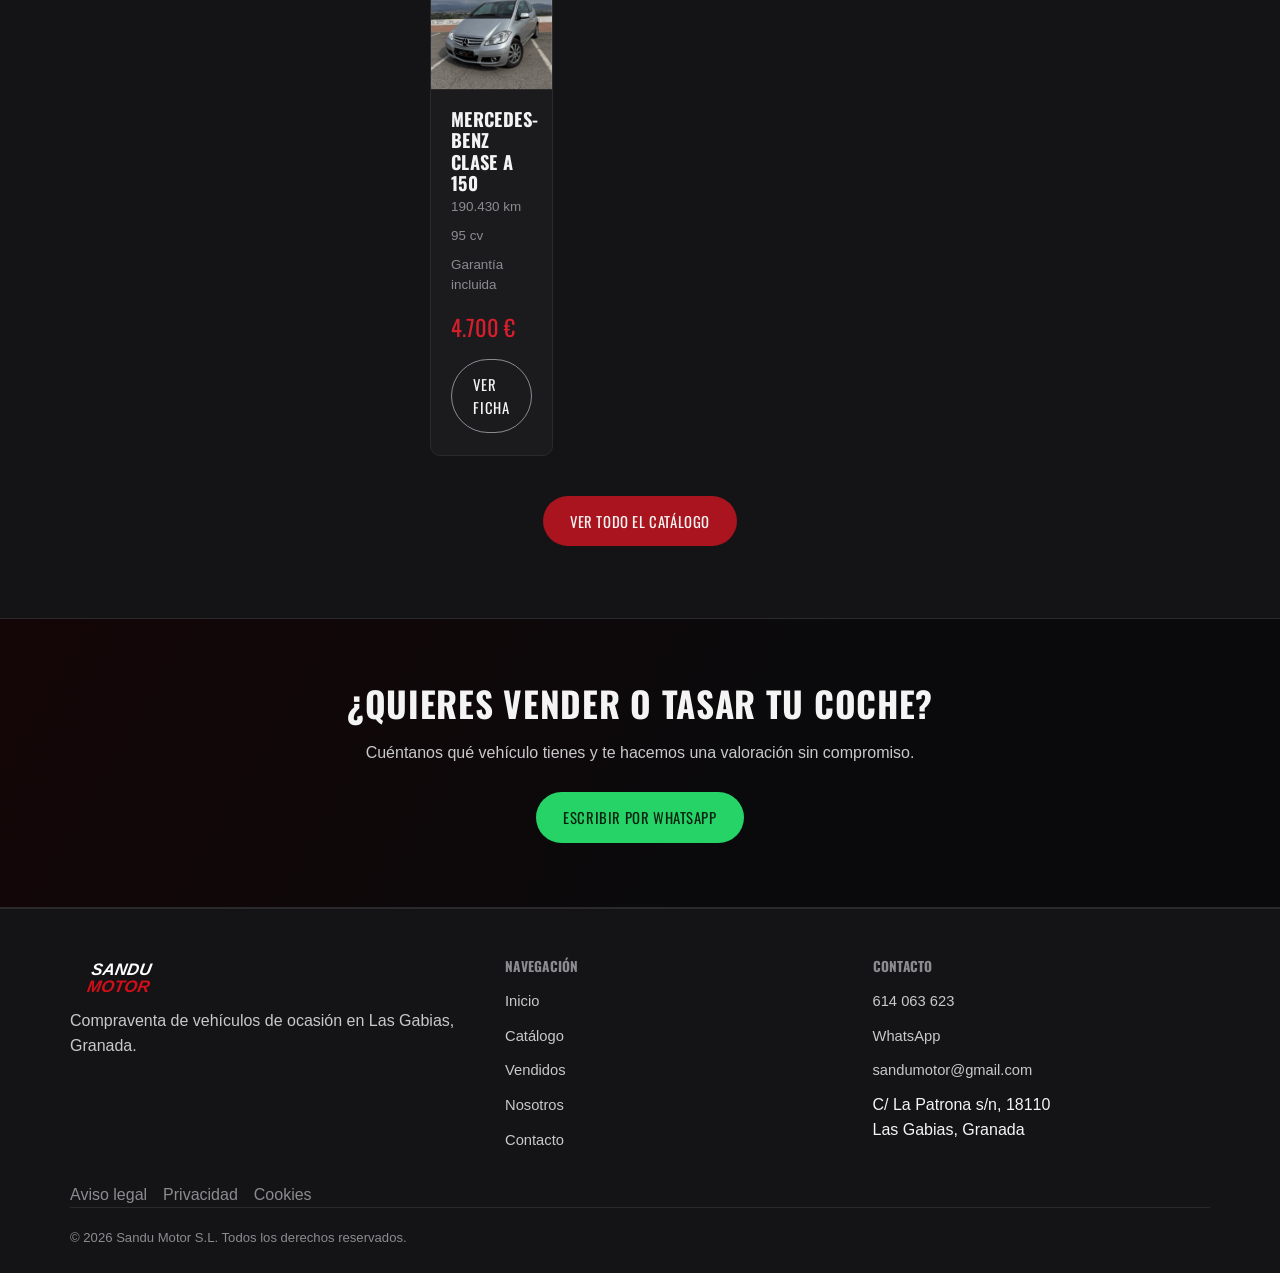
==== commit ebf90692: "Añadir entrega a domicilio, proceso de compra y formulario de búsqueda personalizada" ====
--- a/index.html
+++ b/index.html
@@ -26,7 +26,7 @@
 <meta name="twitter:title" content="SANDU MOTOR | Compraventa de vehículos en Granada">
 <meta name="twitter:description" content="Compraventa de vehículos de ocasión en Las Gabias (Granada). Especialistas en Audi, BMW, Mercedes y Volkswagen.">
 <meta name="twitter:image" content="https://www.sandumotor.es/img/og-image.jpg">
-<link rel="stylesheet" href="css/styles.css?v=2">
+<link rel="stylesheet" href="css/styles.css?v=3">
 <noscript><style>.section-head,.feature-card,.vehicle-card,.faq-item,.about-grid>div,.contact-grid>div,.vehicle-detail>div,.cta-band{opacity:1!important;transform:none!important;}</style></noscript>
 <script type="application/ld+json">
 {
@@ -96,7 +96,7 @@
       <div class="hero-stats">
         <div class="hero-stat"><strong>+20</strong><span>Vehículos gestionados</span></div>
         <div class="hero-stat"><strong>100%</strong><span>Revisados antes de la venta</span></div>
-        <div class="hero-stat"><strong>Granada</strong><span>Las Gabias y alrededores</span></div>
+        <div class="hero-stat"><strong>Granada</strong><span>Las Gabias</span></div>
       </div>
     </div>
     <div class="hero-visual">
@@ -227,6 +227,6 @@
 </a>
 
 <script>document.getElementById("year").textContent = new Date().getFullYear();</script>
-<script src="js/main.js?v=3"></script>
+<script src="js/main.js?v=4"></script>
 </body>
 </html>
--- a/css/styles.css
+++ b/css/styles.css
@@ -267,6 +267,11 @@
   display: flex; align-items: center; justify-content: center;
   margin-bottom: 16px;
 }
+.feature-card .icon.step-num {
+  font-family: var(--font-head);
+  font-size: 1.2rem;
+  font-weight: 700;
+}
 .feature-card h3 { font-size: 1.05rem; margin-bottom: 8px; }
 .feature-card p { font-size: 0.92rem; margin-bottom: 0; }
 
@@ -525,7 +530,7 @@
 
 .values-grid {
   display: grid;
-  grid-template-columns: repeat(3, 1fr);
+  grid-template-columns: repeat(4, 1fr);
   gap: 20px;
   margin-top: 20px;
 }
@@ -673,7 +678,7 @@
   .vehicles-grid { grid-template-columns: repeat(2, 1fr); }
   .vehicle-detail { grid-template-columns: 1fr; }
   .about-grid { grid-template-columns: 1fr; }
-  .values-grid { grid-template-columns: 1fr; }
+  .values-grid { grid-template-columns: repeat(2, 1fr); }
   .contact-grid { grid-template-columns: 1fr; }
   .footer-grid { grid-template-columns: 1fr 1fr; }
 }
@@ -703,6 +708,7 @@
 @media (max-width: 720px) {
   .features-grid { grid-template-columns: 1fr; }
   .vehicles-grid { grid-template-columns: 1fr; }
+  .values-grid { grid-template-columns: 1fr; }
   .footer-grid { grid-template-columns: 1fr; }
   .section { padding: 54px 0; }
   .hero { padding: 54px 0 60px; }
@@ -722,7 +728,8 @@
 .about-grid > div,
 .contact-grid > div,
 .vehicle-detail > div,
-.cta-band {
+.cta-band,
+.request-form-card {
   opacity: 0;
   transform: translateY(28px);
   transition: opacity 0.7s cubic-bezier(.25,.7,.3,1), transform 0.7s cubic-bezier(.25,.7,.3,1);
@@ -734,7 +741,8 @@
 .about-grid > div.is-visible,
 .contact-grid > div.is-visible,
 .vehicle-detail > div.is-visible,
-.cta-band.is-visible {
+.cta-band.is-visible,
+.request-form-card.is-visible {
   opacity: 1;
   transform: translateY(0);
 }
@@ -743,6 +751,8 @@
 .values-grid .feature-card:nth-child(2) { transition-delay: .08s; }
 .features-grid .feature-card:nth-child(3),
 .values-grid .feature-card:nth-child(3) { transition-delay: .16s; }
+.features-grid .feature-card:nth-child(4),
+.values-grid .feature-card:nth-child(4) { transition-delay: .24s; }
 .vehicles-grid .vehicle-card:nth-child(2) { transition-delay: .08s; }
 .vehicles-grid .vehicle-card:nth-child(3) { transition-delay: .16s; }
 .vehicles-grid .vehicle-card:nth-child(4) { transition-delay: .24s; }
@@ -755,7 +765,7 @@
 
 @media (prefers-reduced-motion: reduce) {
   .section-head, .feature-card, .vehicle-card, .faq-item,
-  .about-grid > div, .contact-grid > div, .vehicle-detail > div, .cta-band {
+  .about-grid > div, .contact-grid > div, .vehicle-detail > div, .cta-band, .request-form-card {
     opacity: 1; transform: none; transition: none;
   }
 }
@@ -777,3 +787,60 @@
   font-size: 0.85em;
   font-style: italic;
 }
+
+/* ---------- Request form (búsqueda personalizada) ---------- */
+.request-form-card {
+  background: var(--black-card);
+  border: 1px solid var(--border);
+  border-radius: var(--radius);
+  padding: 32px;
+  margin-top: 10px;
+}
+.form-grid {
+  display: grid;
+  grid-template-columns: repeat(2, 1fr);
+  gap: 18px;
+}
+.form-field { display: flex; flex-direction: column; gap: 6px; }
+.form-field.full { grid-column: 1 / -1; }
+.form-field label {
+  font-family: var(--font-head);
+  font-size: 0.8rem;
+  text-transform: uppercase;
+  letter-spacing: 0.03em;
+  color: var(--silver-dim);
+}
+.form-field input,
+.form-field select,
+.form-field textarea {
+  background: var(--black-soft);
+  border: 1px solid var(--border);
+  border-radius: 8px;
+  padding: 11px 14px;
+  color: var(--white);
+  font-family: var(--font-body);
+  font-size: 0.95rem;
+}
+.form-field input::placeholder,
+.form-field textarea::placeholder { color: var(--silver-dim); }
+.form-field input:focus,
+.form-field select:focus,
+.form-field textarea:focus {
+  outline: none;
+  border-color: var(--red-bright);
+}
+.form-field select {
+  appearance: none;
+  background-image: url("data:image/svg+xml,%3Csvg xmlns='http://www.w3.org/2000/svg' width='14' height='14' viewBox='0 0 24 24' fill='none' stroke='%238c8c90' stroke-width='2'%3E%3Cpolyline points='6 9 12 15 18 9'/%3E%3C/svg%3E");
+  background-repeat: no-repeat;
+  background-position: right 14px center;
+  padding-right: 36px;
+}
+.form-field textarea { resize: vertical; min-height: 84px; font-family: var(--font-body); }
+.form-actions { margin-top: 26px; }
+.form-note { font-size: 0.82rem; color: var(--silver-dim); margin-top: 12px; margin-bottom: 0; }
+
+@media (max-width: 640px) {
+  .form-grid { grid-template-columns: 1fr; }
+  .request-form-card { padding: 22px; }
+}
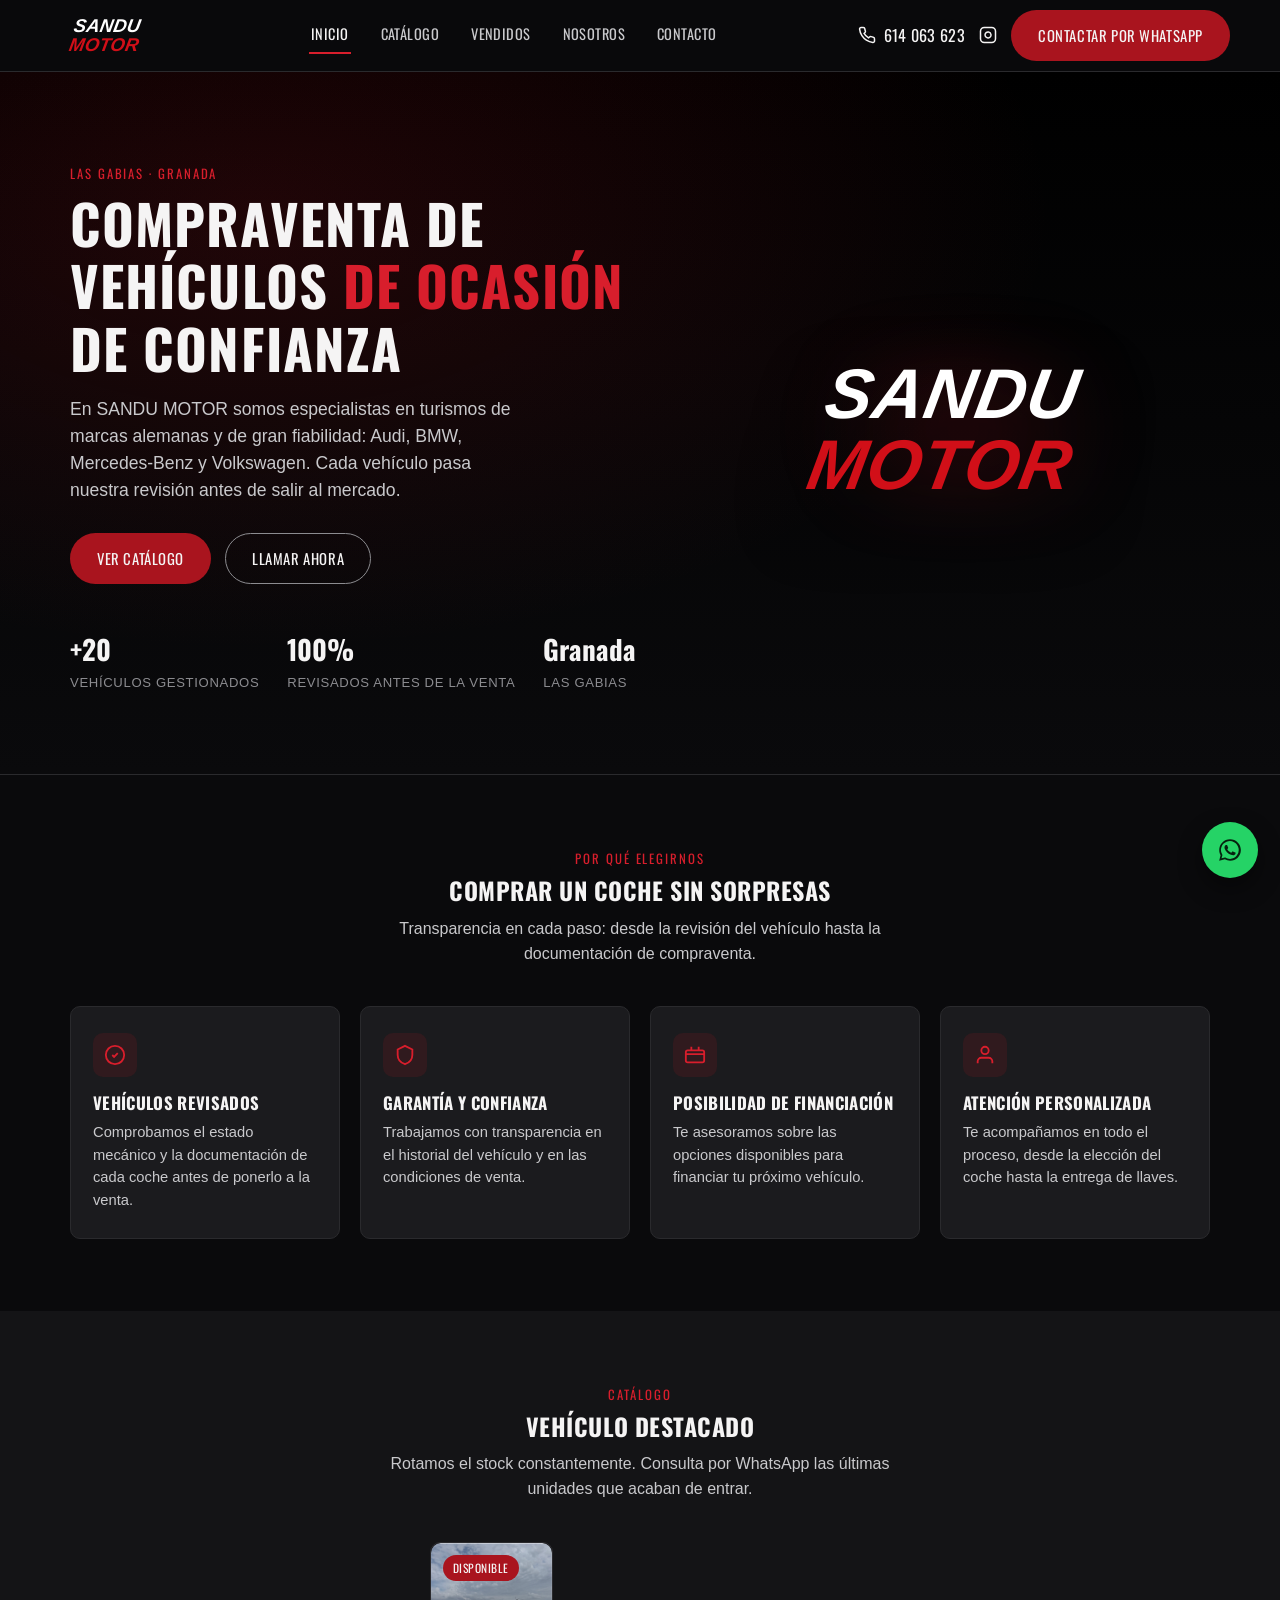
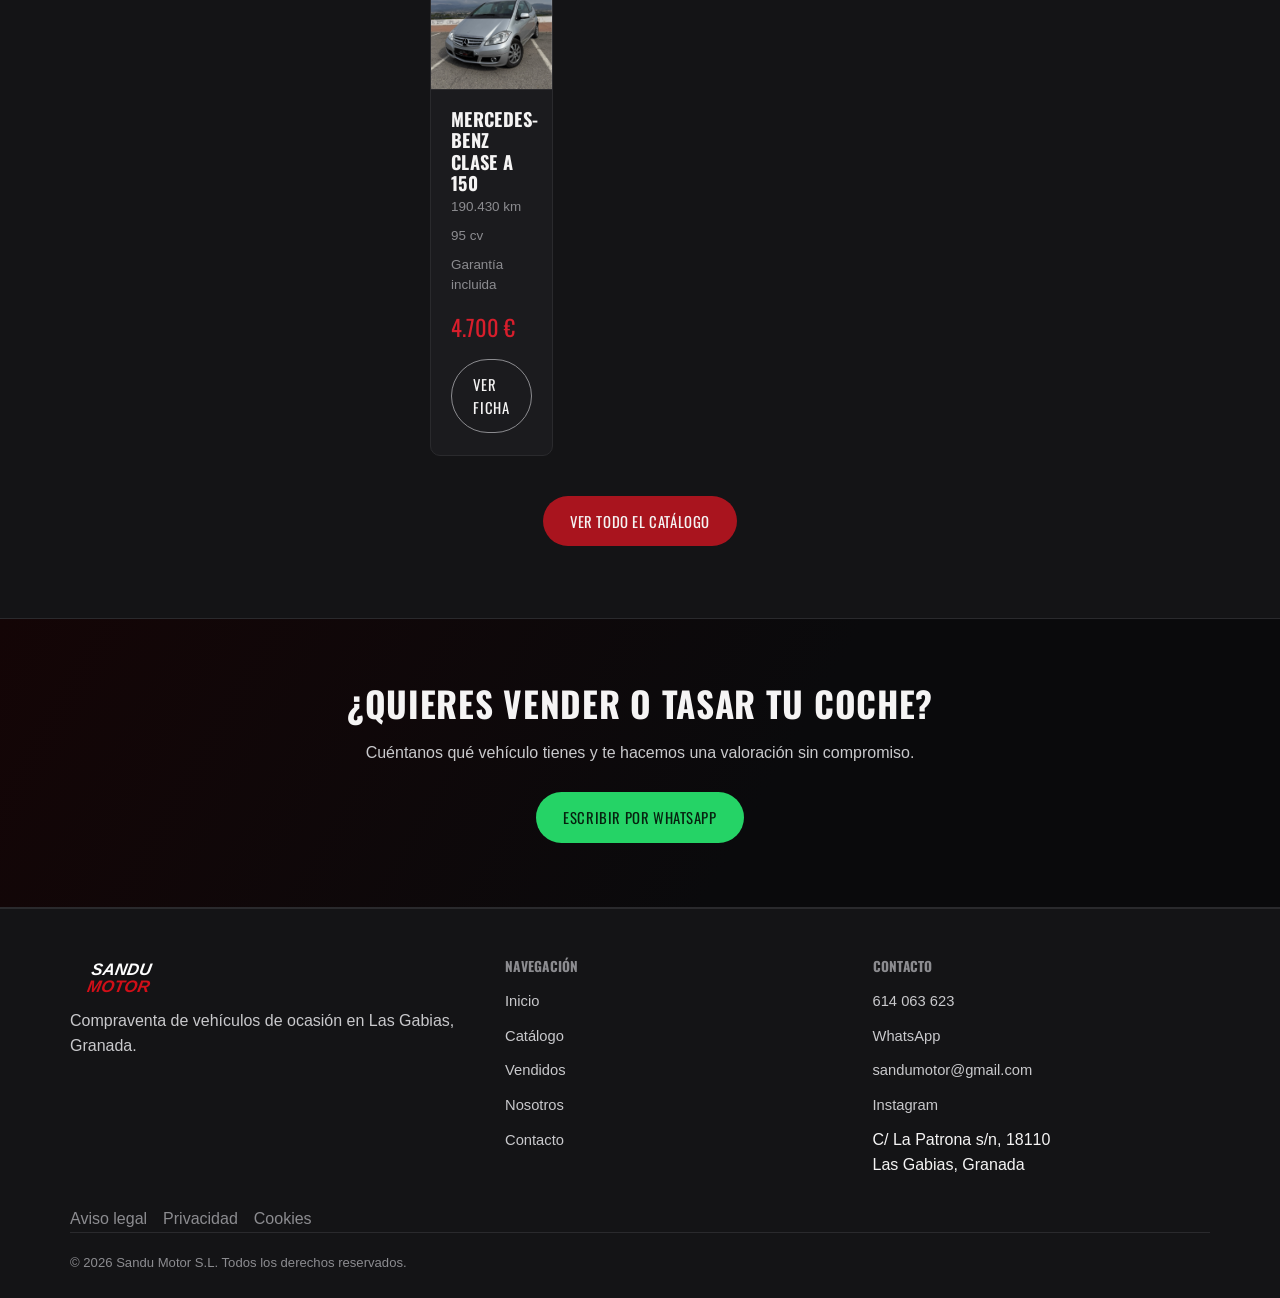
==== commit ccdb1d10: "Añadir enlaces a Instagram (@sandu_motor) en header, pie de página y contacto" ====
--- a/index.html
+++ b/index.html
@@ -73,6 +73,9 @@
         <svg width="18" height="18" viewBox="0 0 24 24" fill="none" stroke="currentColor" stroke-width="2"><path d="M22 16.92v3a2 2 0 0 1-2.18 2 19.79 19.79 0 0 1-8.63-3.07 19.5 19.5 0 0 1-6-6 19.79 19.79 0 0 1-3.07-8.67A2 2 0 0 1 4.11 2h3a2 2 0 0 1 2 1.72c.127.96.361 1.903.7 2.81a2 2 0 0 1-.45 2.11L8.09 9.91a16 16 0 0 0 6 6l1.27-1.27a2 2 0 0 1 2.11-.45c.907.339 1.85.573 2.81.7A2 2 0 0 1 22 16.92z"/></svg>
         <span class="header-phone-label">614 063 623</span>
       </a>
+      <a href="https://www.instagram.com/sandu_motor/" target="_blank" rel="noopener" class="header-phone" aria-label="Instagram">
+        <svg width="18" height="18" viewBox="0 0 24 24" fill="none" stroke="currentColor" stroke-width="2"><rect x="2" y="2" width="20" height="20" rx="5"/><path d="M16 11.37A4 4 0 1 1 12.63 8 4 4 0 0 1 16 11.37z"/><line x1="17.5" y1="6.5" x2="17.51" y2="6.5"/></svg>
+      </a>
       <a href="https://wa.me/34614063623" target="_blank" rel="noopener" class="btn btn-primary">
         <span class="long">Contactar por WhatsApp</span><span>WhatsApp</span>
       </a>
@@ -207,6 +210,7 @@
           <li><a href="tel:+34614063623">614 063 623</a></li>
           <li><a href="https://wa.me/34614063623" target="_blank" rel="noopener">WhatsApp</a></li>
           <li><a href="mailto:sandumotor@gmail.com">sandumotor@gmail.com</a></li>
+          <li><a href="https://www.instagram.com/sandu_motor/" target="_blank" rel="noopener">Instagram</a></li>
           <li>C/ La Patrona s/n, 18110<br>Las Gabias, Granada</li>
         </ul>
       </div>
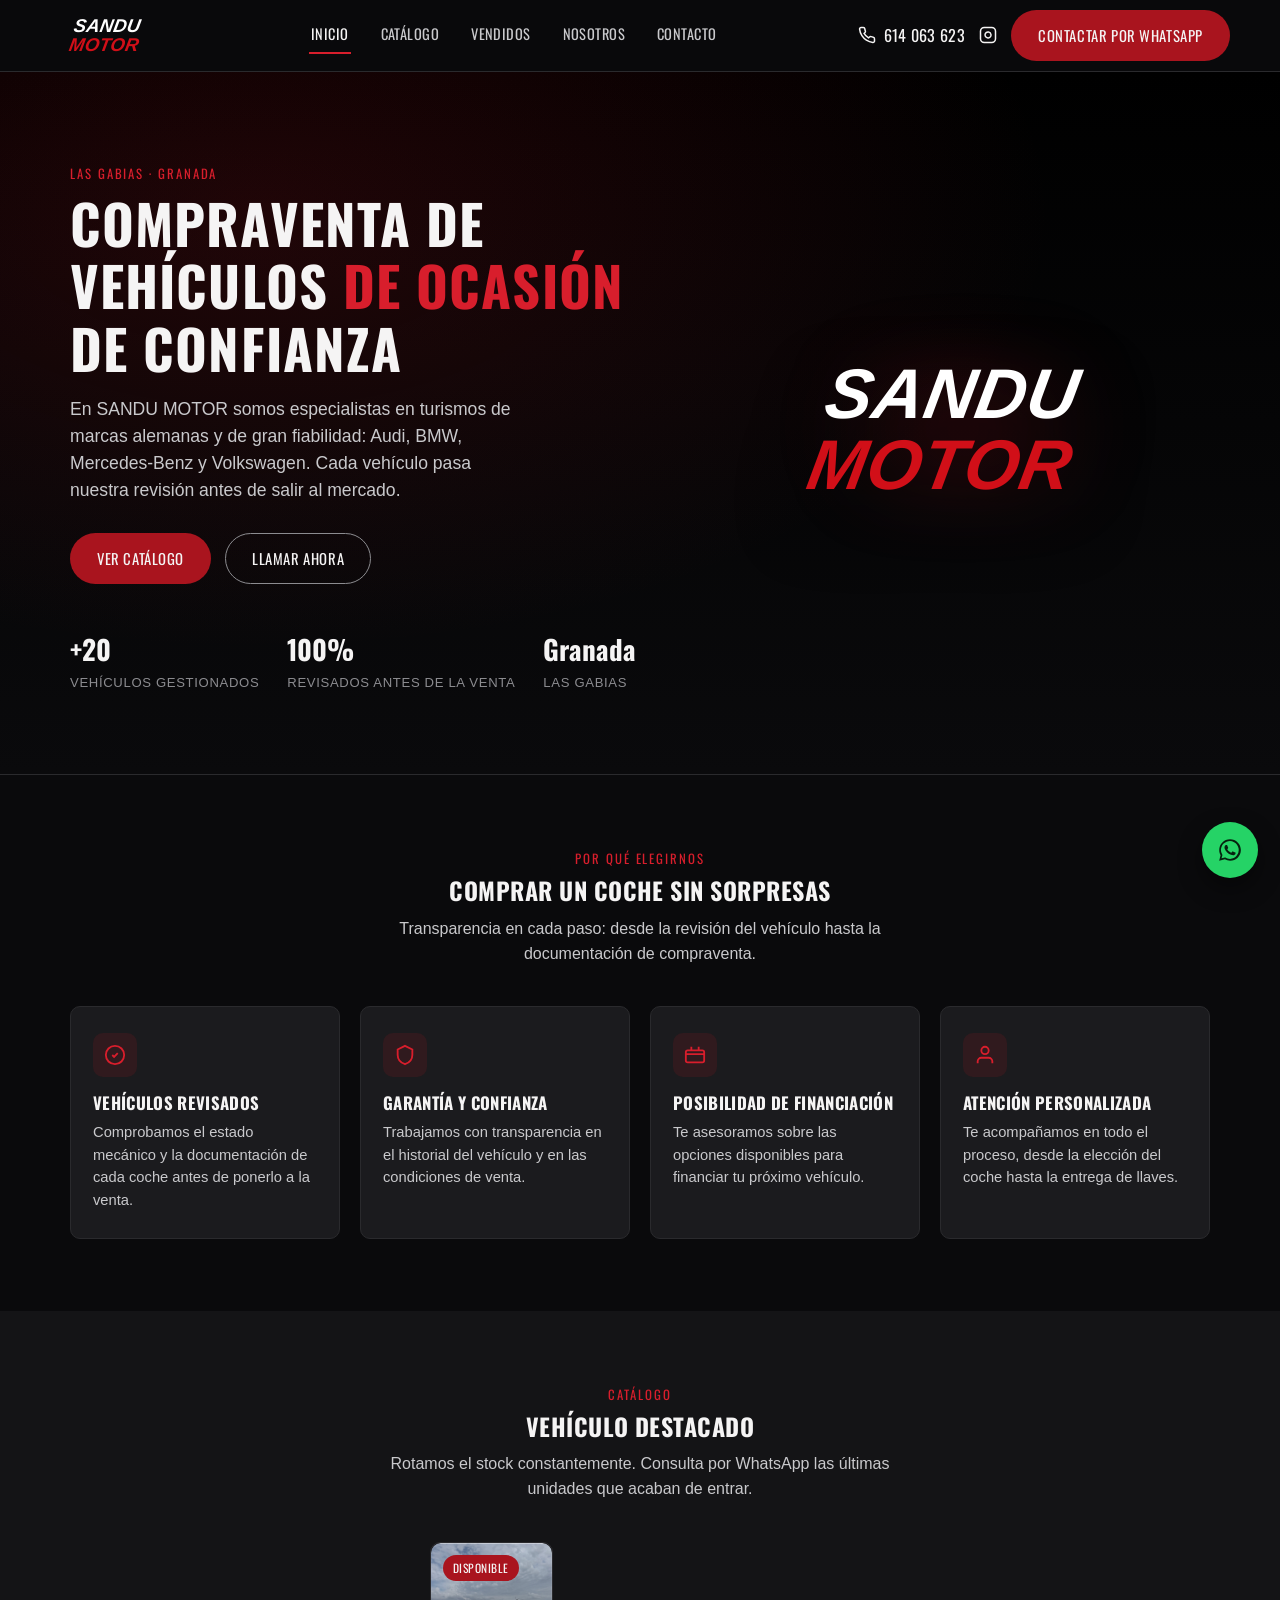
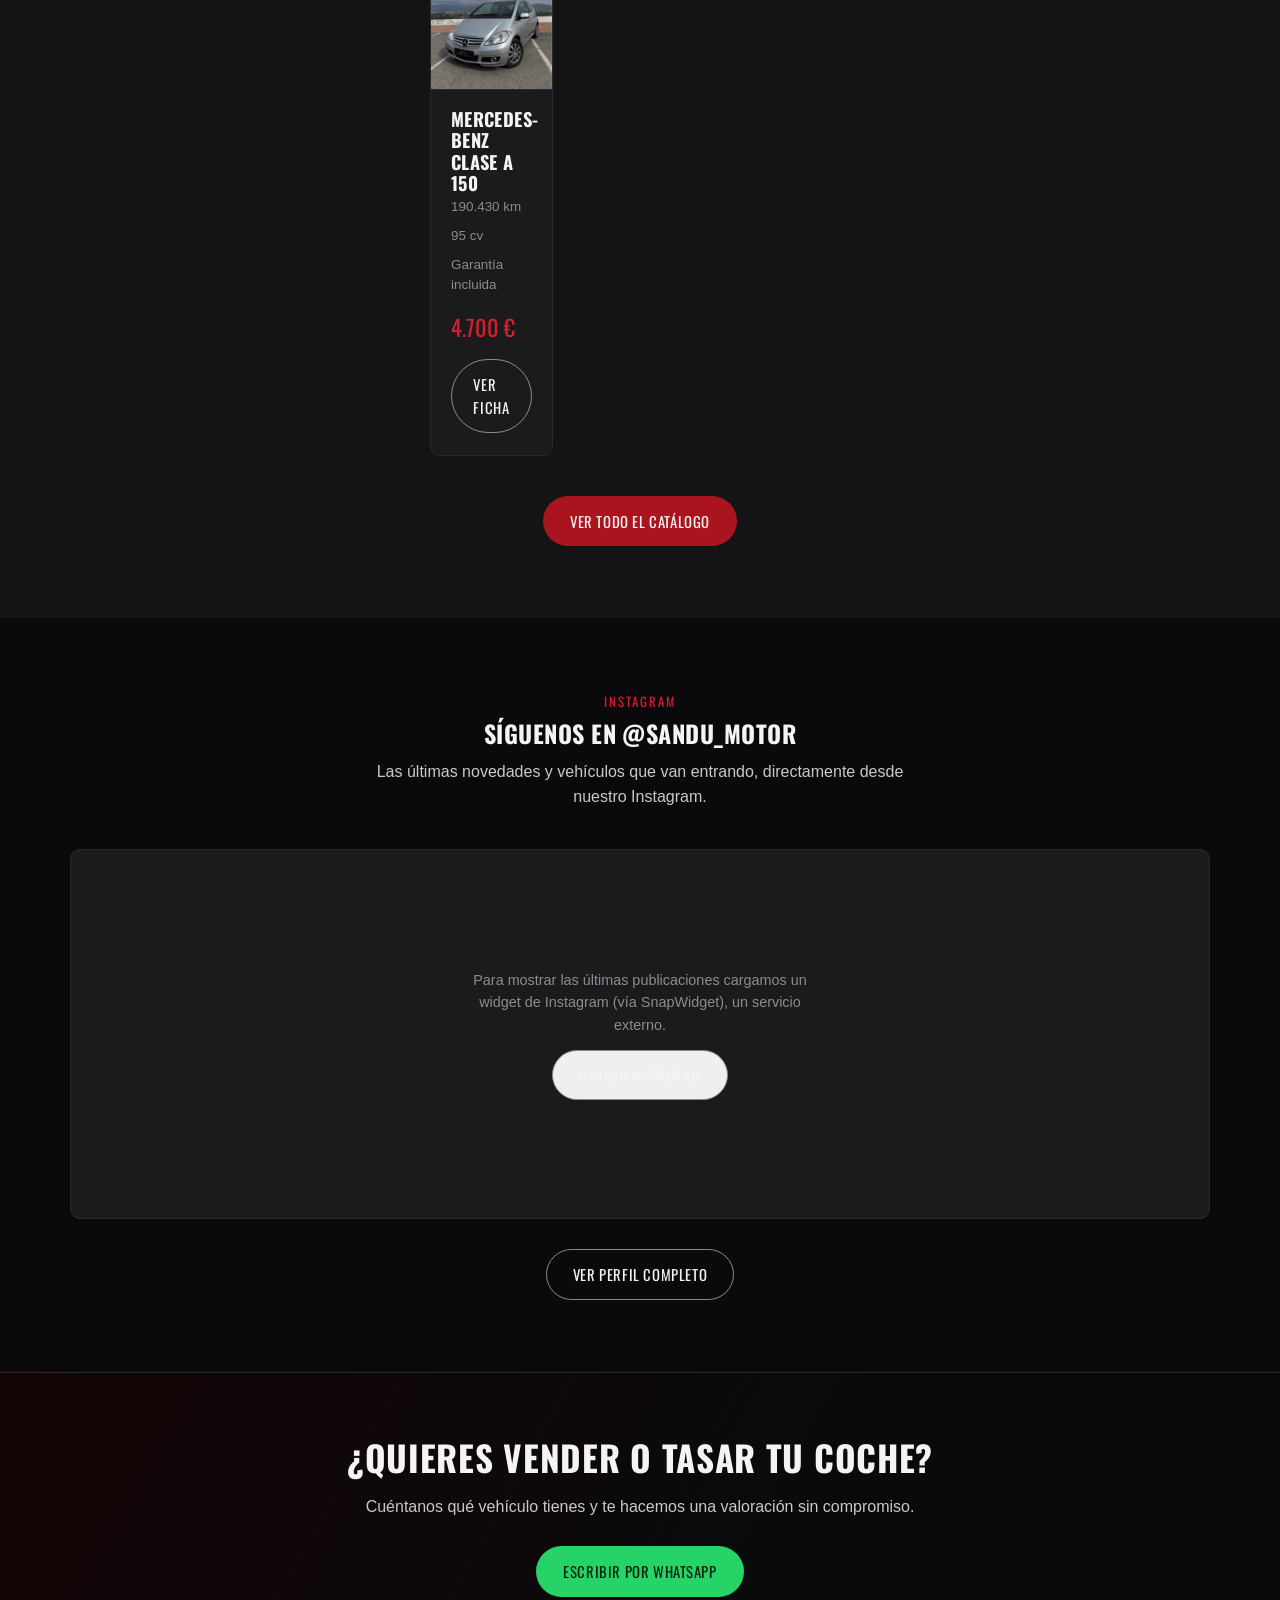
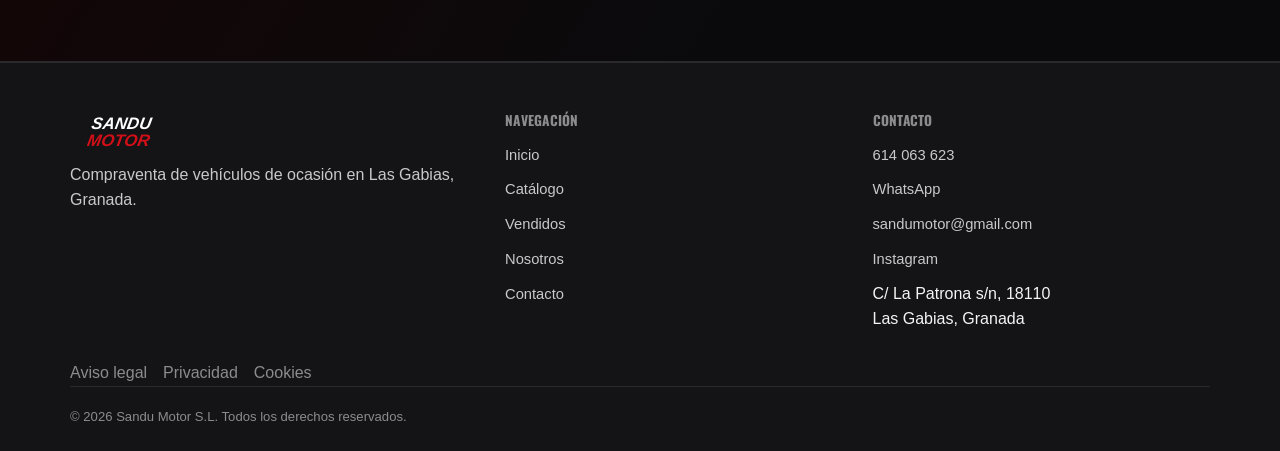
==== commit ce38ac2e: "Integrar galería de Instagram (SnapWidget) en el inicio, bajo consentimiento" ====
--- a/index.html
+++ b/index.html
@@ -26,7 +26,7 @@
 <meta name="twitter:title" content="SANDU MOTOR | Compraventa de vehículos en Granada">
 <meta name="twitter:description" content="Compraventa de vehículos de ocasión en Las Gabias (Granada). Especialistas en Audi, BMW, Mercedes y Volkswagen.">
 <meta name="twitter:image" content="https://www.sandumotor.es/img/og-image.jpg">
-<link rel="stylesheet" href="css/styles.css?v=3">
+<link rel="stylesheet" href="css/styles.css?v=5">
 <noscript><style>.section-head,.feature-card,.vehicle-card,.faq-item,.about-grid>div,.contact-grid>div,.vehicle-detail>div,.cta-band{opacity:1!important;transform:none!important;}</style></noscript>
 <script type="application/ld+json">
 {
@@ -179,6 +179,25 @@
   </div>
 </section>
 
+<section class="section">
+  <div class="container">
+    <div class="section-head">
+      <span class="kicker">Instagram</span>
+      <h2>Síguenos en @sandu_motor</h2>
+      <p>Las últimas novedades y vehículos que van entrando, directamente desde nuestro Instagram.</p>
+    </div>
+    <div class="instagram-widget-card" id="igWidgetWrap" data-ig-widget-src="https://snapwidget.com/embed/2de1c9bd-12c1-4729-a5a7-8187289c65a6" data-ig-widget-title="Publicaciones de Instagram de SANDU MOTOR">
+      <div class="map-consent">
+        <p>Para mostrar las últimas publicaciones cargamos un widget de Instagram (vía SnapWidget), un servicio externo.</p>
+        <button type="button" class="btn btn-outline" id="loadIgBtn">Cargar Instagram</button>
+      </div>
+    </div>
+    <div style="text-align:center; margin-top:30px;">
+      <a href="https://www.instagram.com/sandu_motor/" target="_blank" rel="noopener" class="btn btn-outline">Ver perfil completo</a>
+    </div>
+  </div>
+</section>
+
 <section class="cta-band">
   <div class="container">
     <h2>¿Quieres vender o tasar tu coche?</h2>
@@ -231,6 +250,6 @@
 </a>
 
 <script>document.getElementById("year").textContent = new Date().getFullYear();</script>
-<script src="js/main.js?v=4"></script>
+<script src="js/main.js?v=6"></script>
 </body>
 </html>
--- a/css/styles.css
+++ b/css/styles.css
@@ -844,3 +844,22 @@
   .form-grid { grid-template-columns: 1fr; }
   .request-form-card { padding: 22px; }
 }
+
+/* ---------- Instagram widget ---------- */
+.instagram-widget-card {
+  background: var(--black-card);
+  border: 1px solid var(--border);
+  border-radius: var(--radius);
+  overflow: hidden;
+  padding: 4px;
+}
+.instagram-widget-card .map-consent { padding: 40px 30px; }
+.instagram-widget-card iframe.snapwidget-widget {
+  display: block;
+  width: 100%;
+  height: 510px;
+  border: none;
+}
+@media (max-width: 640px) {
+  .instagram-widget-card iframe.snapwidget-widget { height: 420px; }
+}
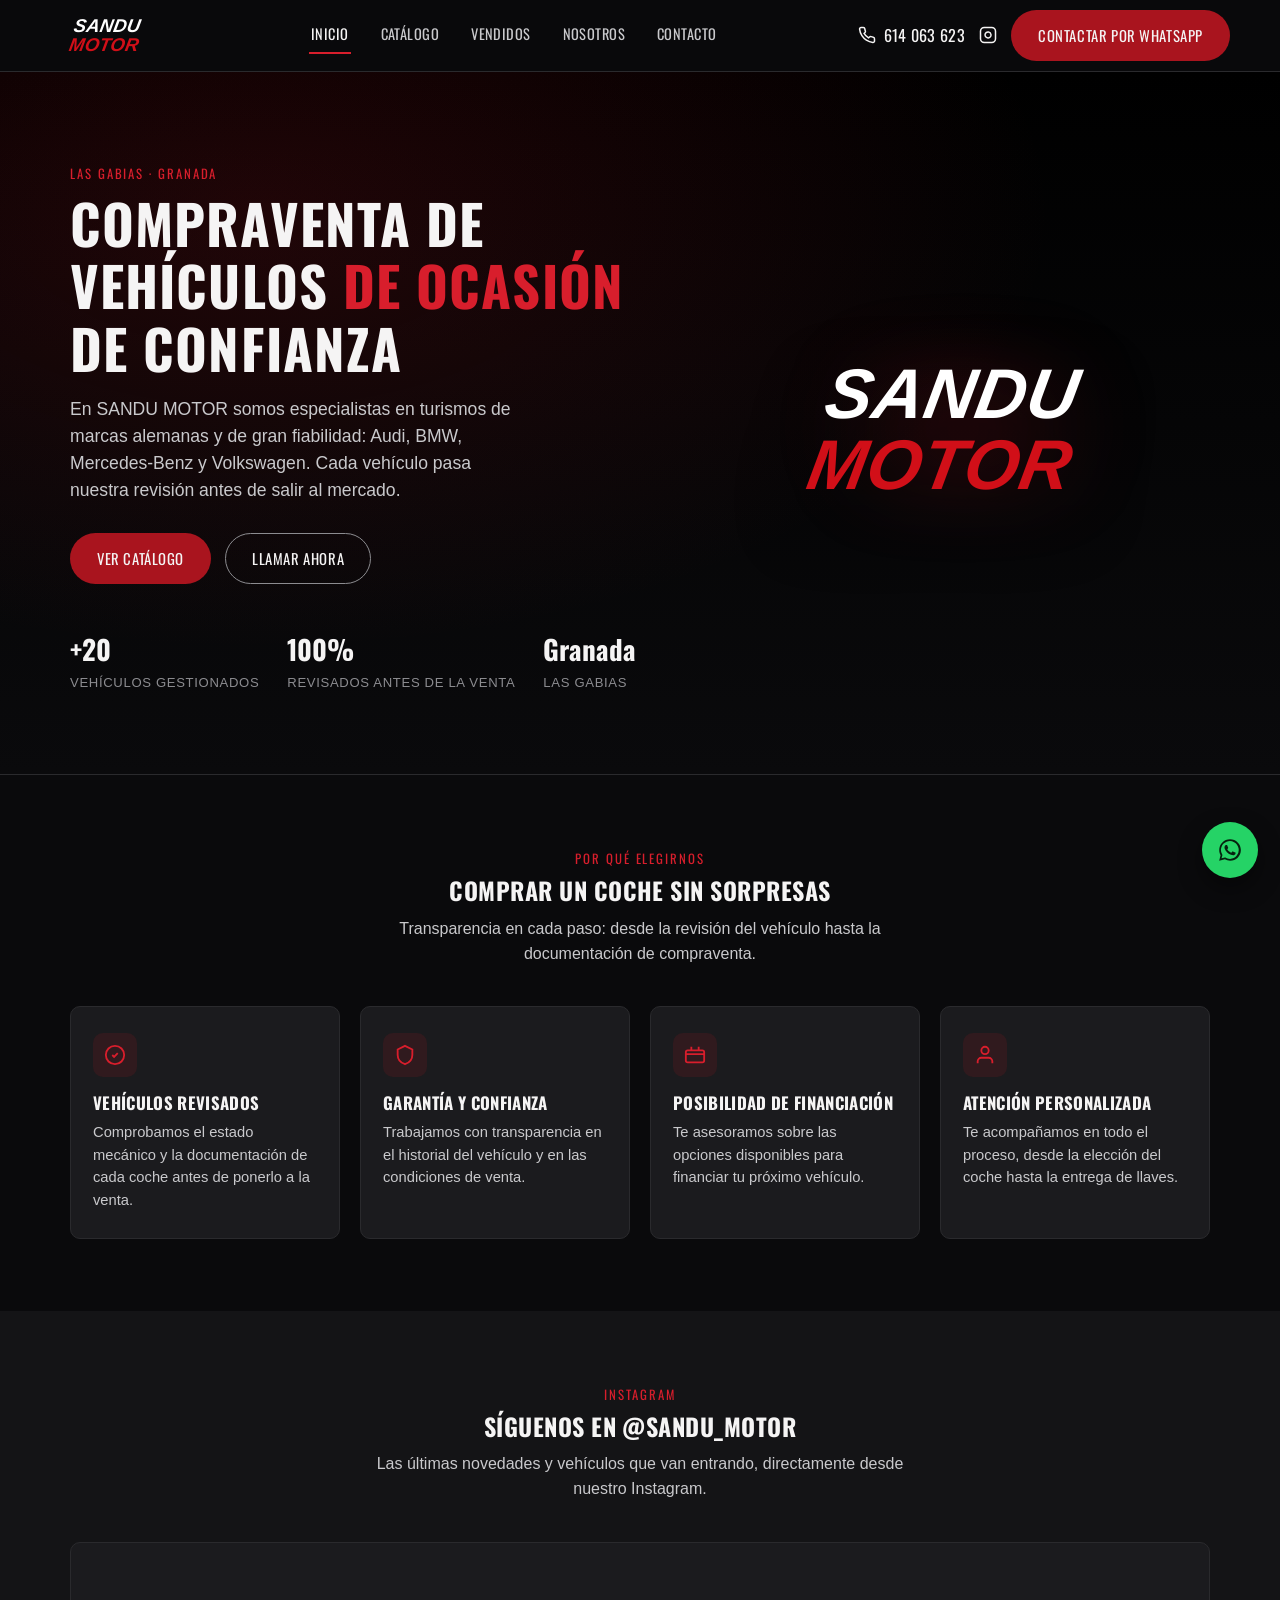
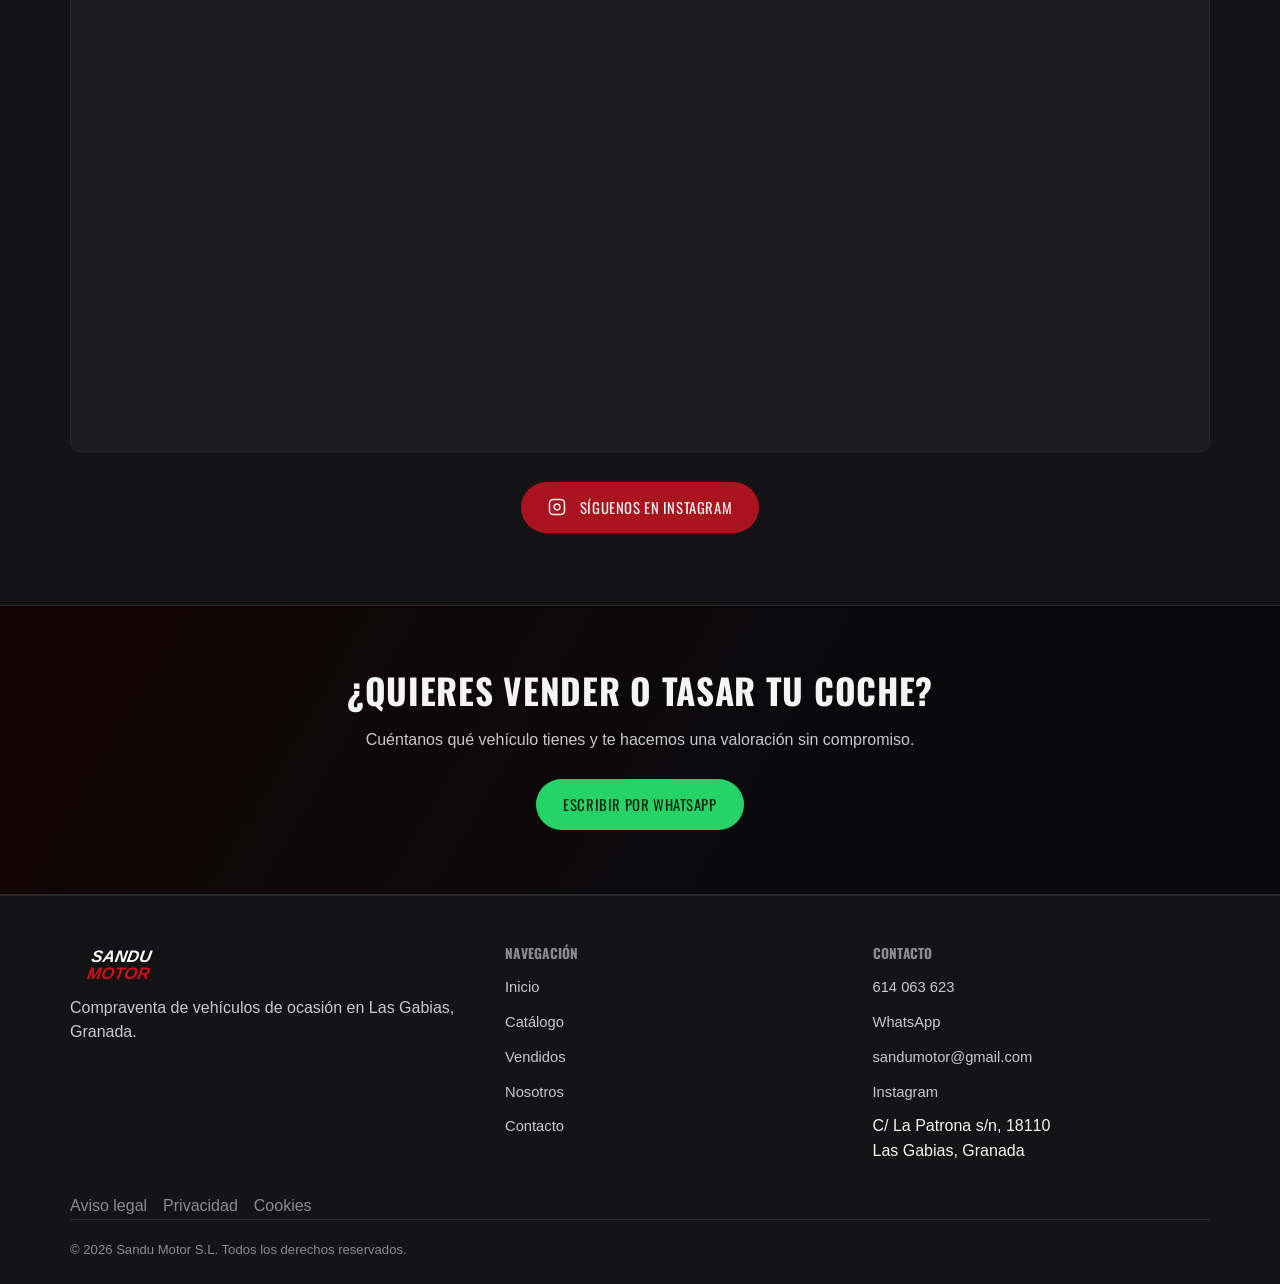
==== commit 1fa2f7bf: "Quitar catálogo del inicio, Instagram carga automática con botón directo de seguir" ====
--- a/index.html
+++ b/index.html
@@ -26,7 +26,7 @@
 <meta name="twitter:title" content="SANDU MOTOR | Compraventa de vehículos en Granada">
 <meta name="twitter:description" content="Compraventa de vehículos de ocasión en Las Gabias (Granada). Especialistas en Audi, BMW, Mercedes y Volkswagen.">
 <meta name="twitter:image" content="https://www.sandumotor.es/img/og-image.jpg">
-<link rel="stylesheet" href="css/styles.css?v=5">
+<link rel="stylesheet" href="css/styles.css?v=7">
 <noscript><style>.section-head,.feature-card,.vehicle-card,.faq-item,.about-grid>div,.contact-grid>div,.vehicle-detail>div,.cta-band{opacity:1!important;transform:none!important;}</style></noscript>
 <script type="application/ld+json">
 {
@@ -151,49 +151,18 @@
 <section class="section section-alt">
   <div class="container">
     <div class="section-head">
-      <span class="kicker">Catálogo</span>
-      <h2>Vehículo destacado</h2>
-      <p>Rotamos el stock constantemente. Consulta por WhatsApp las últimas unidades que acaban de entrar.</p>
-    </div>
-    <div class="vehicles-grid" style="max-width:420px; margin:0 auto;">
-
-      <article class="vehicle-card">
-        <div class="vehicle-photo">
-          <span class="vehicle-tag">Disponible</span>
-          <img src="img/vehiculos/mercedes-clase-a150/foto-01.jpg" alt="Mercedes-Benz Clase A 150">
-        </div>
-        <div class="vehicle-body">
-          <h3>Mercedes-Benz Clase A 150</h3>
-          <div class="vehicle-meta">
-            <span>190.430 km</span><span>95 cv</span><span>Garantía incluida</span>
-          </div>
-          <div class="vehicle-price">4.700 €</div>
-          <a href="vehiculos/mercedes-clase-a150.html" class="btn btn-outline btn-block">Ver ficha</a>
-        </div>
-      </article>
-
-    </div>
-    <div style="text-align:center; margin-top:40px;">
-      <a href="catalogo.html" class="btn btn-primary">Ver todo el catálogo</a>
-    </div>
-  </div>
-</section>
-
-<section class="section">
-  <div class="container">
-    <div class="section-head">
       <span class="kicker">Instagram</span>
       <h2>Síguenos en @sandu_motor</h2>
       <p>Las últimas novedades y vehículos que van entrando, directamente desde nuestro Instagram.</p>
     </div>
-    <div class="instagram-widget-card" id="igWidgetWrap" data-ig-widget-src="https://snapwidget.com/embed/2de1c9bd-12c1-4729-a5a7-8187289c65a6" data-ig-widget-title="Publicaciones de Instagram de SANDU MOTOR">
-      <div class="map-consent">
-        <p>Para mostrar las últimas publicaciones cargamos un widget de Instagram (vía SnapWidget), un servicio externo.</p>
-        <button type="button" class="btn btn-outline" id="loadIgBtn">Cargar Instagram</button>
-      </div>
+    <div class="instagram-widget-card">
+      <iframe src="https://snapwidget.com/embed/2de1c9bd-12c1-4729-a5a7-8187289c65a6" class="snapwidget-widget" allowtransparency="true" frameborder="0" scrolling="no" title="Publicaciones de Instagram de SANDU MOTOR"></iframe>
     </div>
     <div style="text-align:center; margin-top:30px;">
-      <a href="https://www.instagram.com/sandu_motor/" target="_blank" rel="noopener" class="btn btn-outline">Ver perfil completo</a>
+      <a href="https://www.instagram.com/sandu_motor/" target="_blank" rel="noopener" class="btn btn-primary">
+        <svg width="18" height="18" viewBox="0 0 24 24" fill="none" stroke="currentColor" stroke-width="2" style="vertical-align:-4px; margin-right:6px;"><rect x="2" y="2" width="20" height="20" rx="5"/><path d="M16 11.37A4 4 0 1 1 12.63 8 4 4 0 0 1 16 11.37z"/><line x1="17.5" y1="6.5" x2="17.51" y2="6.5"/></svg>
+        Síguenos en Instagram
+      </a>
     </div>
   </div>
 </section>
@@ -250,6 +219,6 @@
 </a>
 
 <script>document.getElementById("year").textContent = new Date().getFullYear();</script>
-<script src="js/main.js?v=6"></script>
+<script src="js/main.js?v=8"></script>
 </body>
 </html>
--- a/css/styles.css
+++ b/css/styles.css
@@ -851,15 +851,12 @@
   border: 1px solid var(--border);
   border-radius: var(--radius);
   overflow: hidden;
-  padding: 4px;
-}
-.instagram-widget-card .map-consent { padding: 40px 30px; }
+  position: relative;
+}
 .instagram-widget-card iframe.snapwidget-widget {
   display: block;
-  width: 100%;
+  width: 765px;
   height: 510px;
   border: none;
-}
-@media (max-width: 640px) {
-  .instagram-widget-card iframe.snapwidget-widget { height: 420px; }
-}
+  transform-origin: top left;
+}
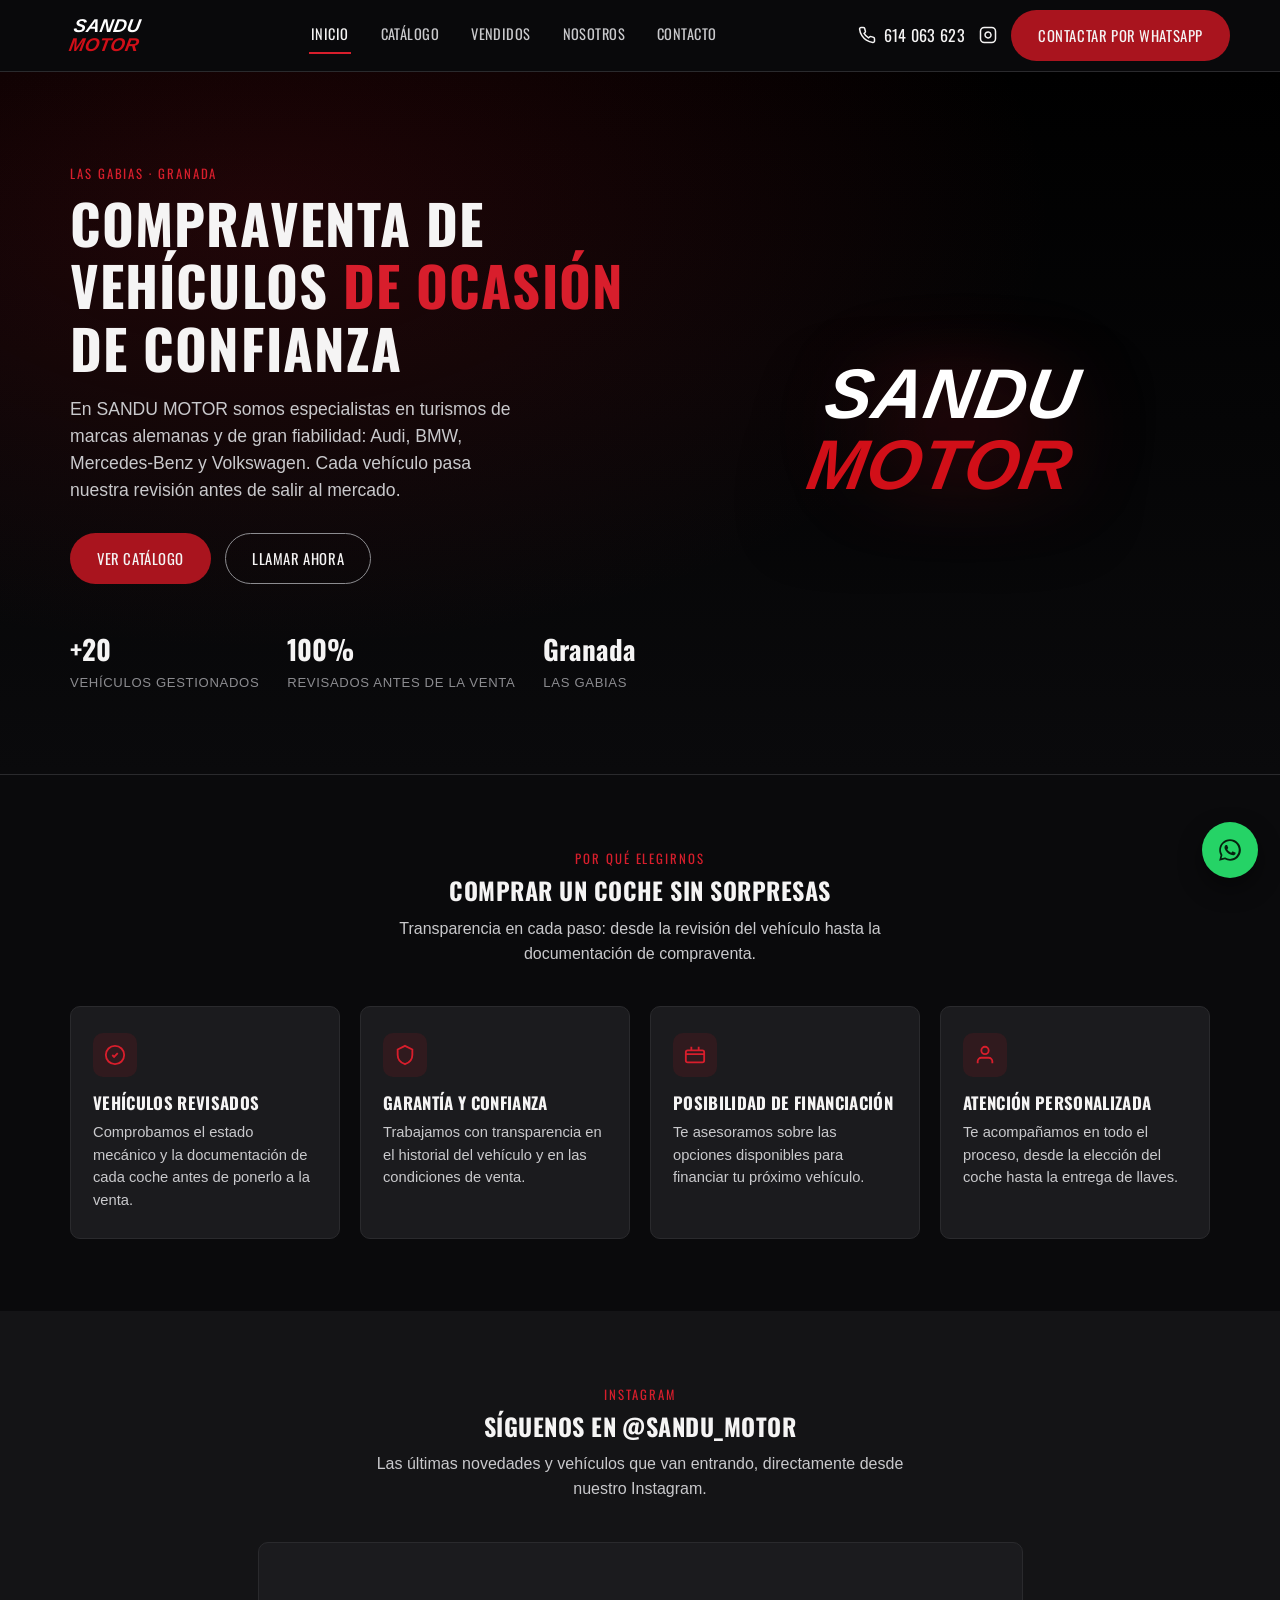
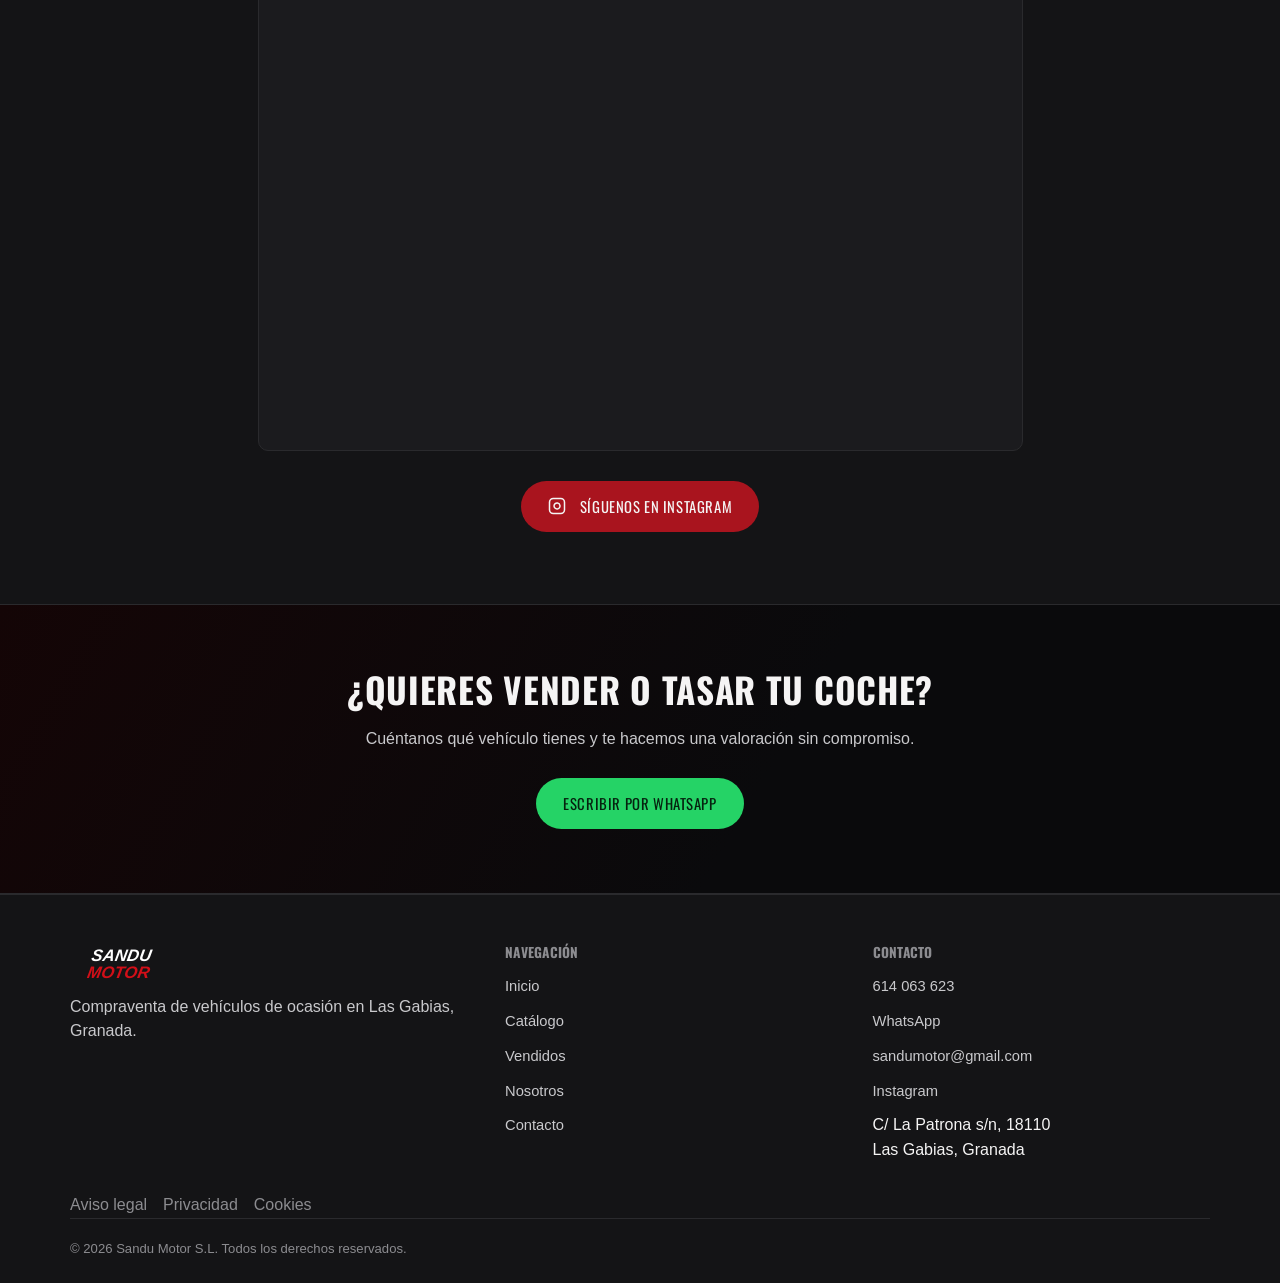
==== commit 9a3be6d6: "Arreglar hueco negro del widget de Instagram en pantallas anchas" ====
--- a/index.html
+++ b/index.html
@@ -26,7 +26,7 @@
 <meta name="twitter:title" content="SANDU MOTOR | Compraventa de vehículos en Granada">
 <meta name="twitter:description" content="Compraventa de vehículos de ocasión en Las Gabias (Granada). Especialistas en Audi, BMW, Mercedes y Volkswagen.">
 <meta name="twitter:image" content="https://www.sandumotor.es/img/og-image.jpg">
-<link rel="stylesheet" href="css/styles.css?v=7">
+<link rel="stylesheet" href="css/styles.css?v=8">
 <noscript><style>.section-head,.feature-card,.vehicle-card,.faq-item,.about-grid>div,.contact-grid>div,.vehicle-detail>div,.cta-band{opacity:1!important;transform:none!important;}</style></noscript>
 <script type="application/ld+json">
 {
--- a/css/styles.css
+++ b/css/styles.css
@@ -852,6 +852,8 @@
   border-radius: var(--radius);
   overflow: hidden;
   position: relative;
+  max-width: 765px;
+  margin: 0 auto;
 }
 .instagram-widget-card iframe.snapwidget-widget {
   display: block;
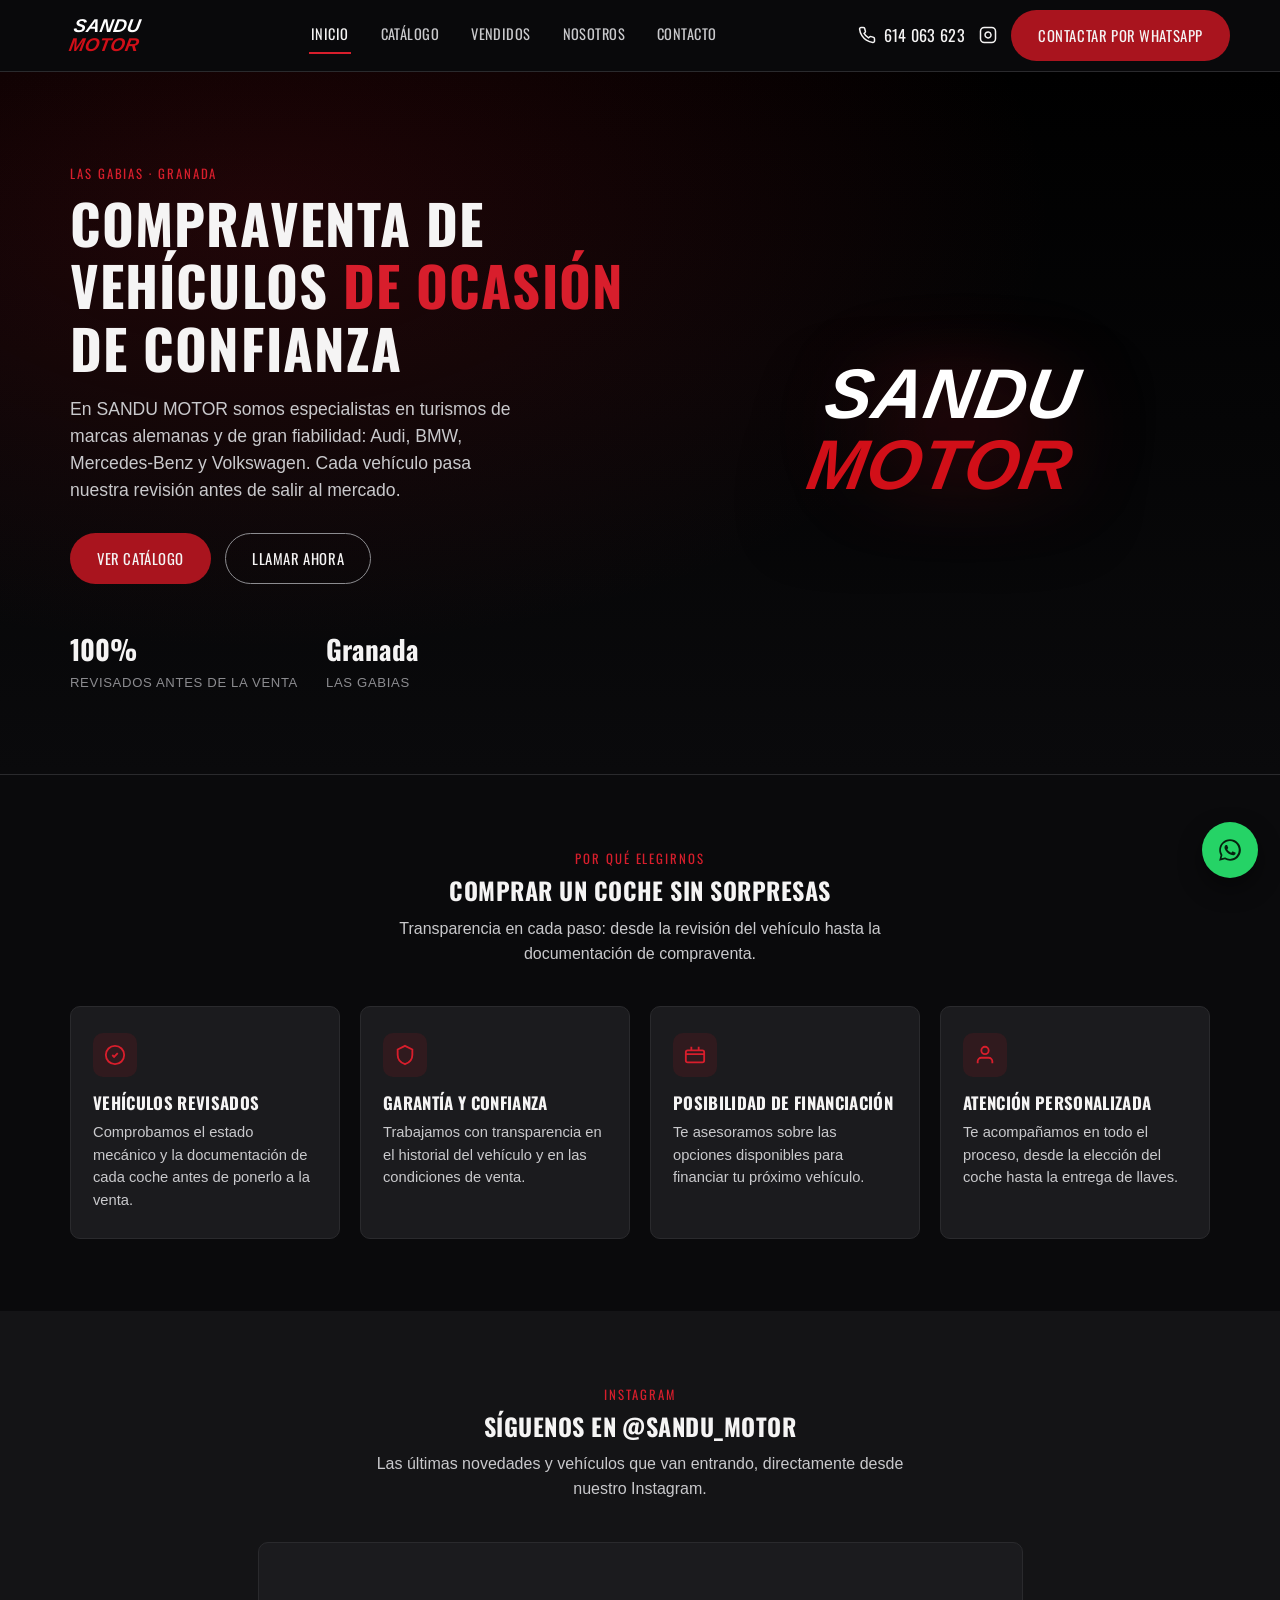
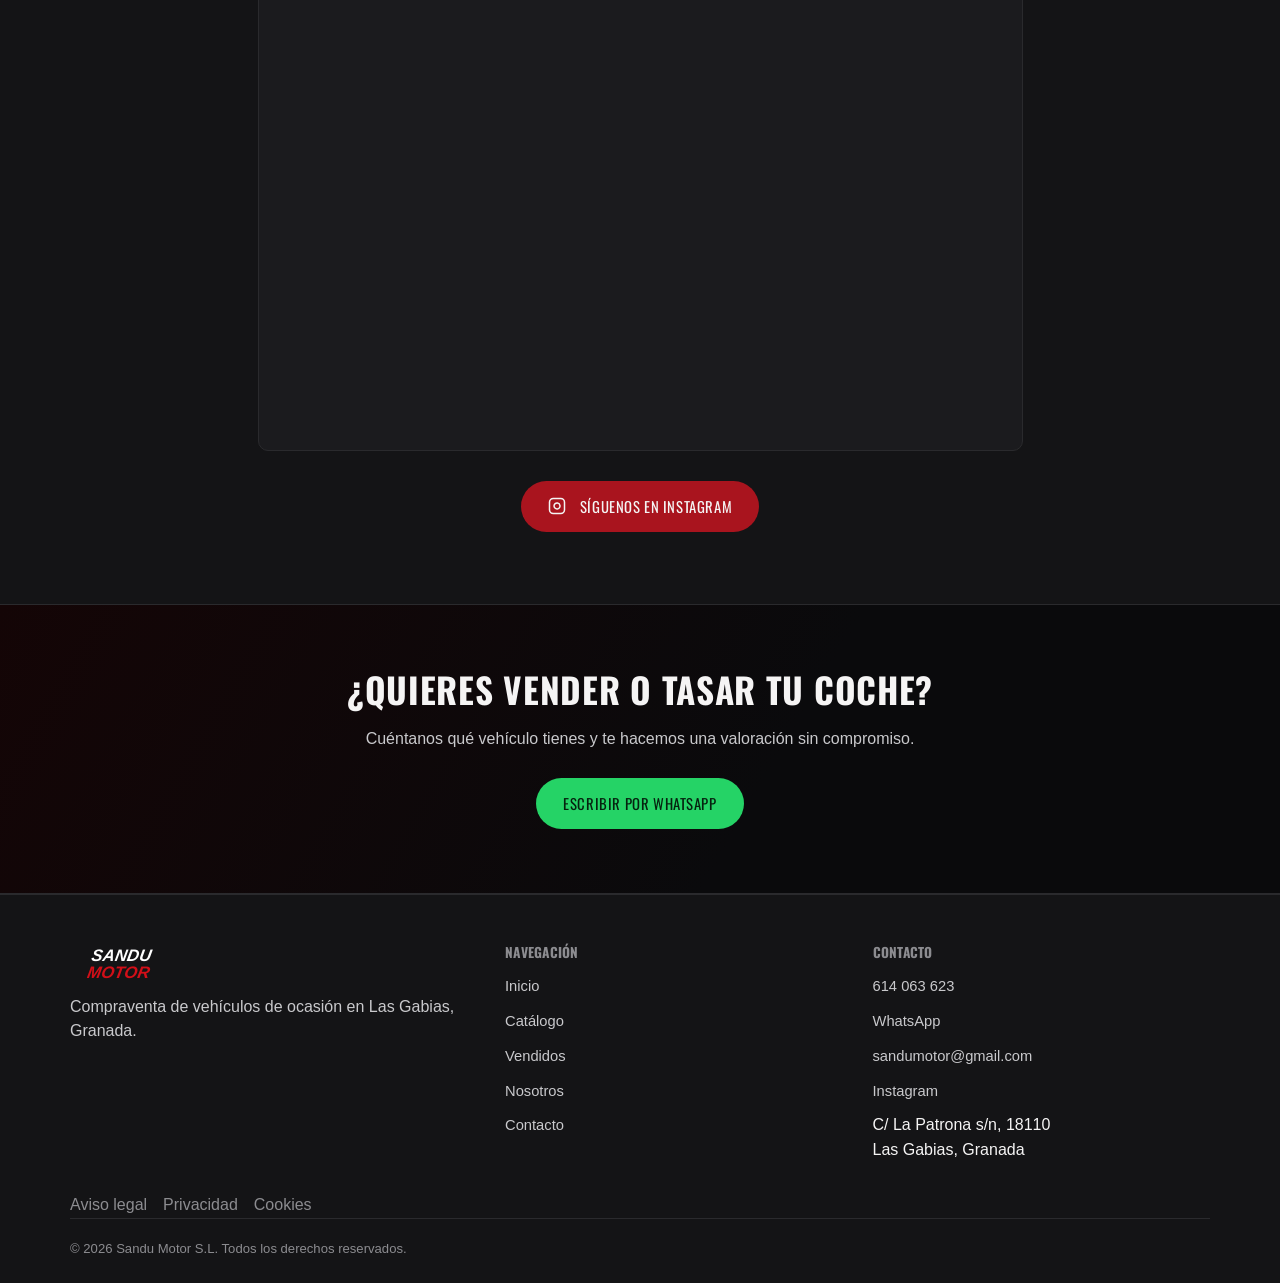
==== commit a4948789: "Quitar contador de vehículos gestionados y añadir rango de año al formulario" ====
--- a/index.html
+++ b/index.html
@@ -97,7 +97,6 @@
         <a href="tel:+34614063623" class="btn btn-outline">Llamar ahora</a>
       </div>
       <div class="hero-stats">
-        <div class="hero-stat"><strong>+20</strong><span>Vehículos gestionados</span></div>
         <div class="hero-stat"><strong>100%</strong><span>Revisados antes de la venta</span></div>
         <div class="hero-stat"><strong>Granada</strong><span>Las Gabias</span></div>
       </div>
@@ -219,6 +218,6 @@
 </a>
 
 <script>document.getElementById("year").textContent = new Date().getFullYear();</script>
-<script src="js/main.js?v=8"></script>
+<script src="js/main.js?v=9"></script>
 </body>
 </html>
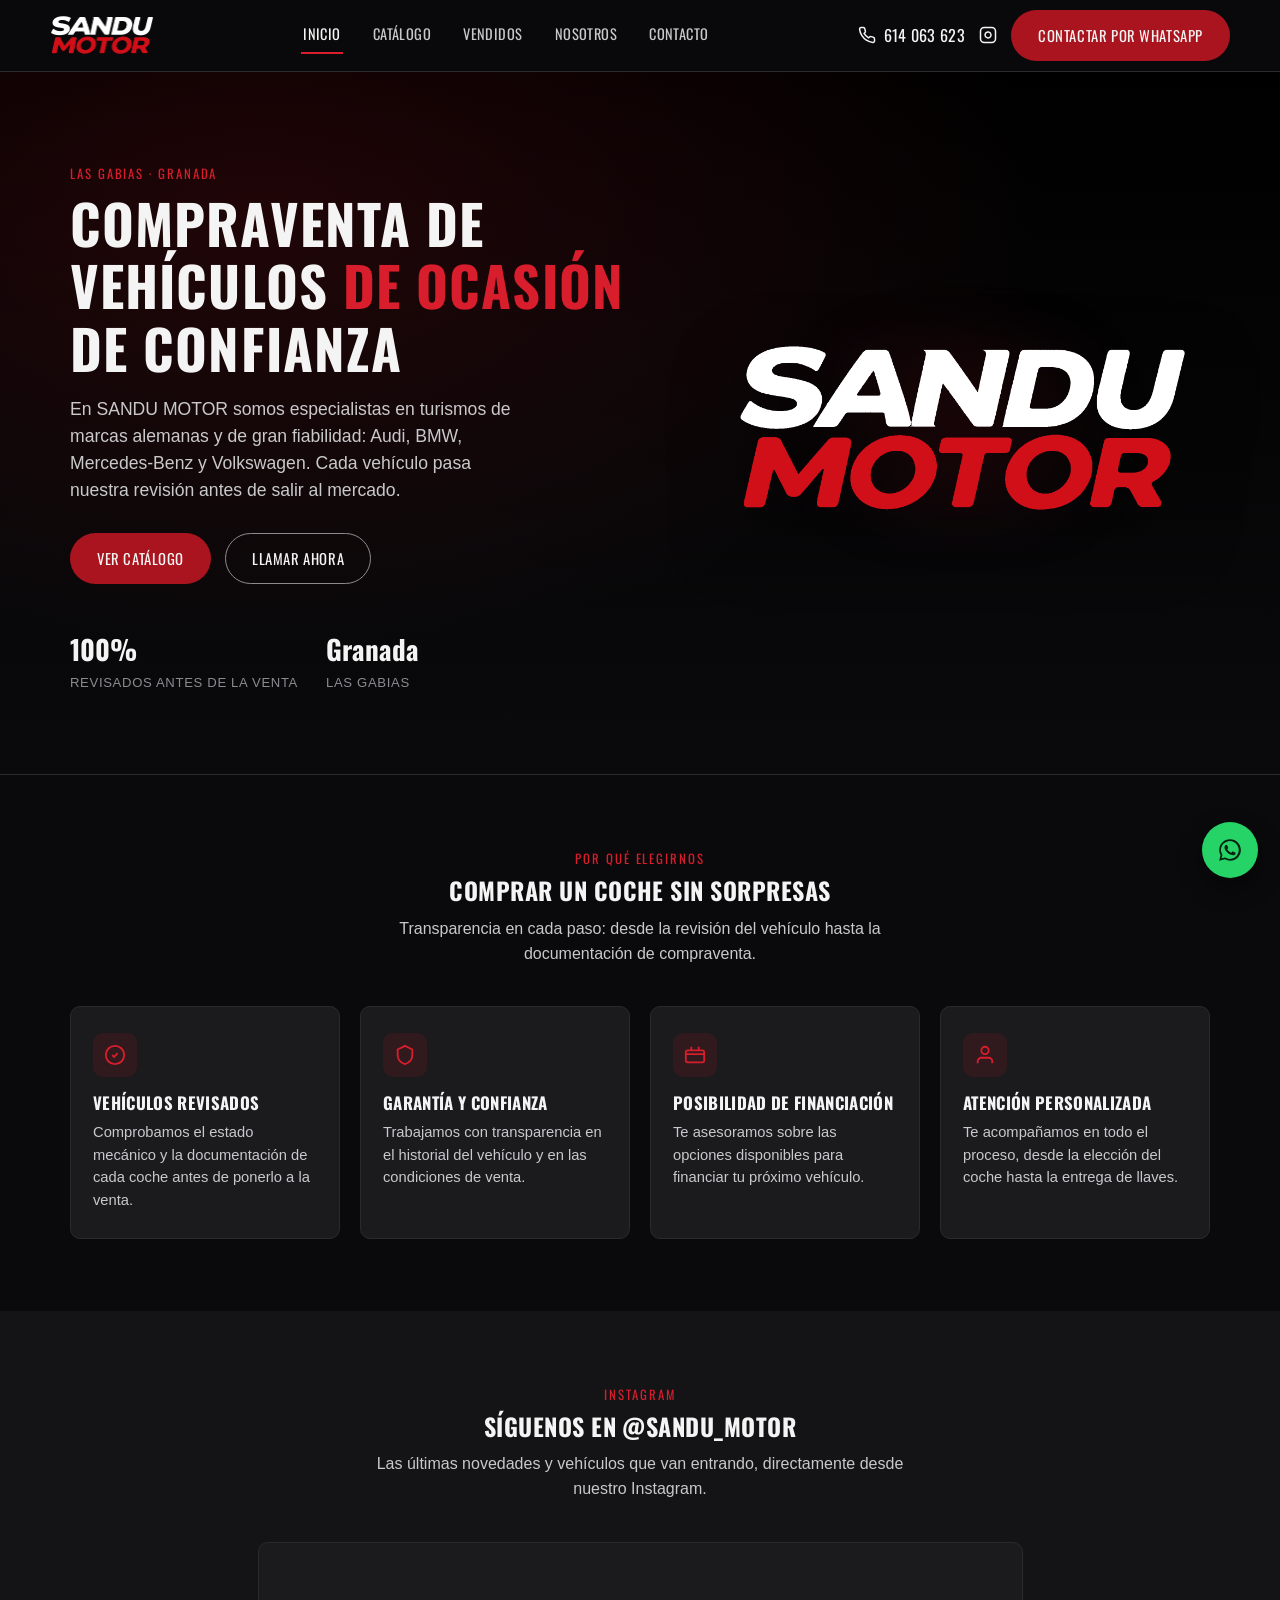
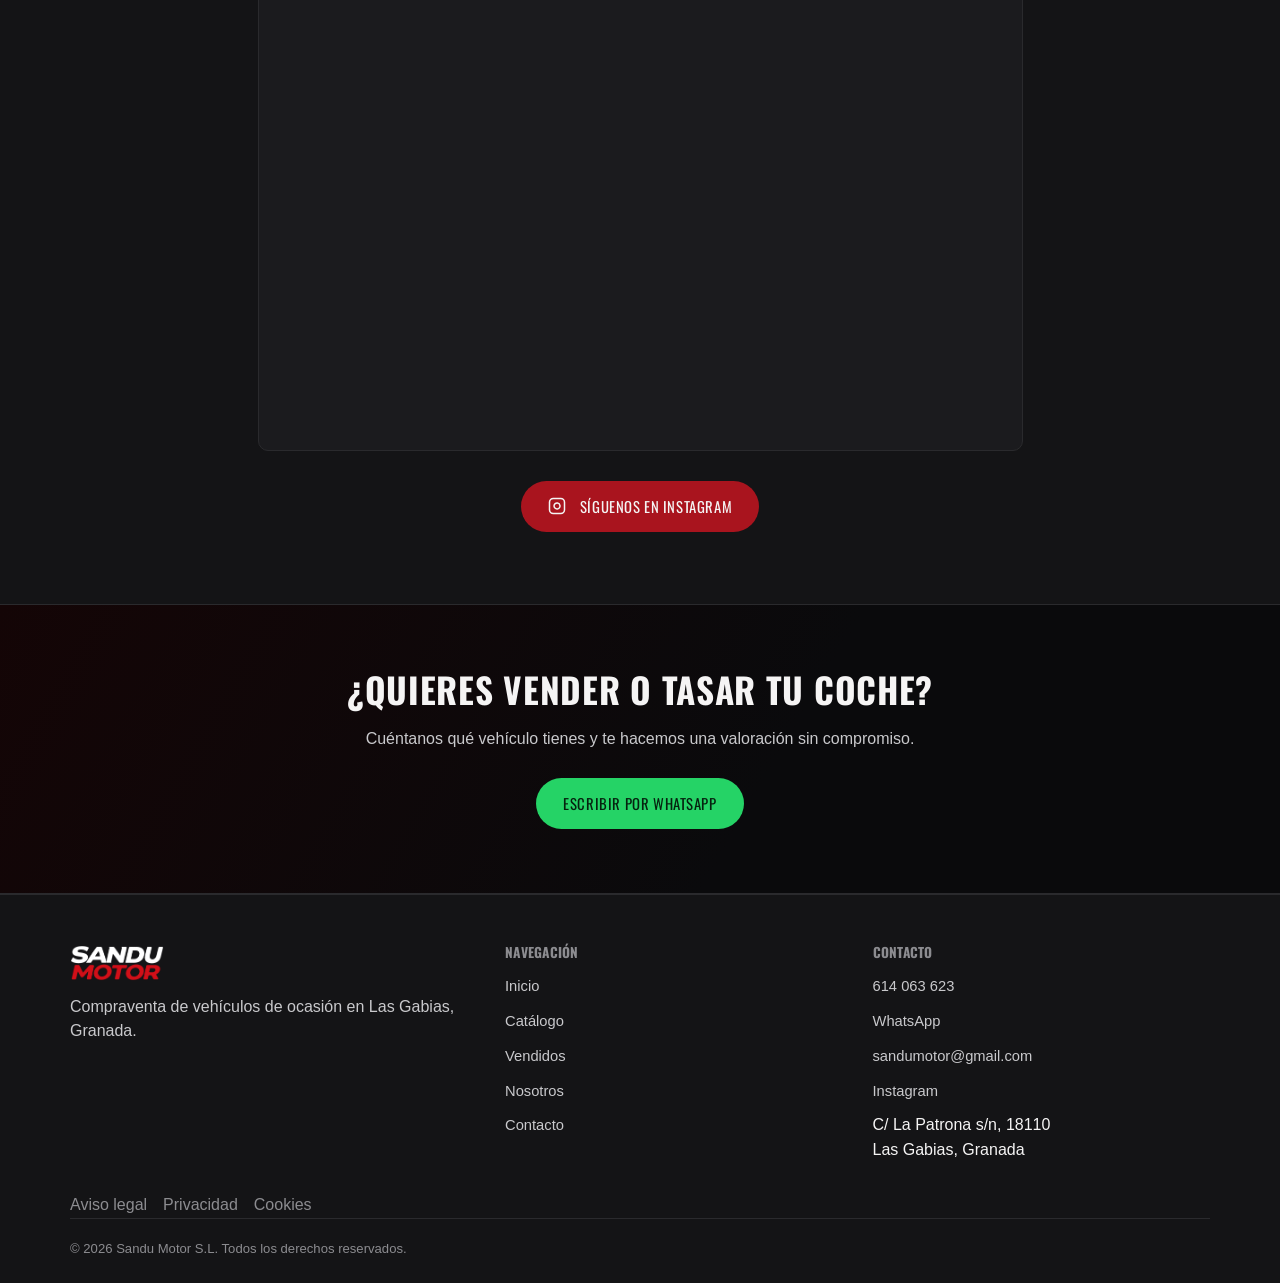
==== commit 6de42440: "Sustituir logo por nueva versión 2.1 Nuevo wordmark con mejor calidad (transparencia limpia, sin art" ====
--- a/index.html
+++ b/index.html
@@ -59,7 +59,7 @@
 <header class="site-header">
   <div class="container header-inner">
     <a href="index.html" class="brand">
-      <img src="img/logo.svg" alt="SANDU MOTOR">
+      <img src="img/logo.png" alt="SANDU MOTOR">
     </a>
     <nav class="main-nav">
       <a href="index.html" class="active">Inicio</a>
@@ -102,7 +102,7 @@
       </div>
     </div>
     <div class="hero-visual">
-      <img src="img/logo.svg" alt="SANDU MOTOR">
+      <img src="img/logo.png" alt="SANDU MOTOR">
     </div>
   </div>
 </section>
@@ -178,7 +178,7 @@
   <div class="container">
     <div class="footer-grid">
       <div>
-        <img src="img/logo.svg" alt="SANDU MOTOR">
+        <img src="img/logo.png" alt="SANDU MOTOR">
         <p>Compraventa de vehículos de ocasión en Las Gabias, Granada.</p>
       </div>
       <div class="footer-col">
